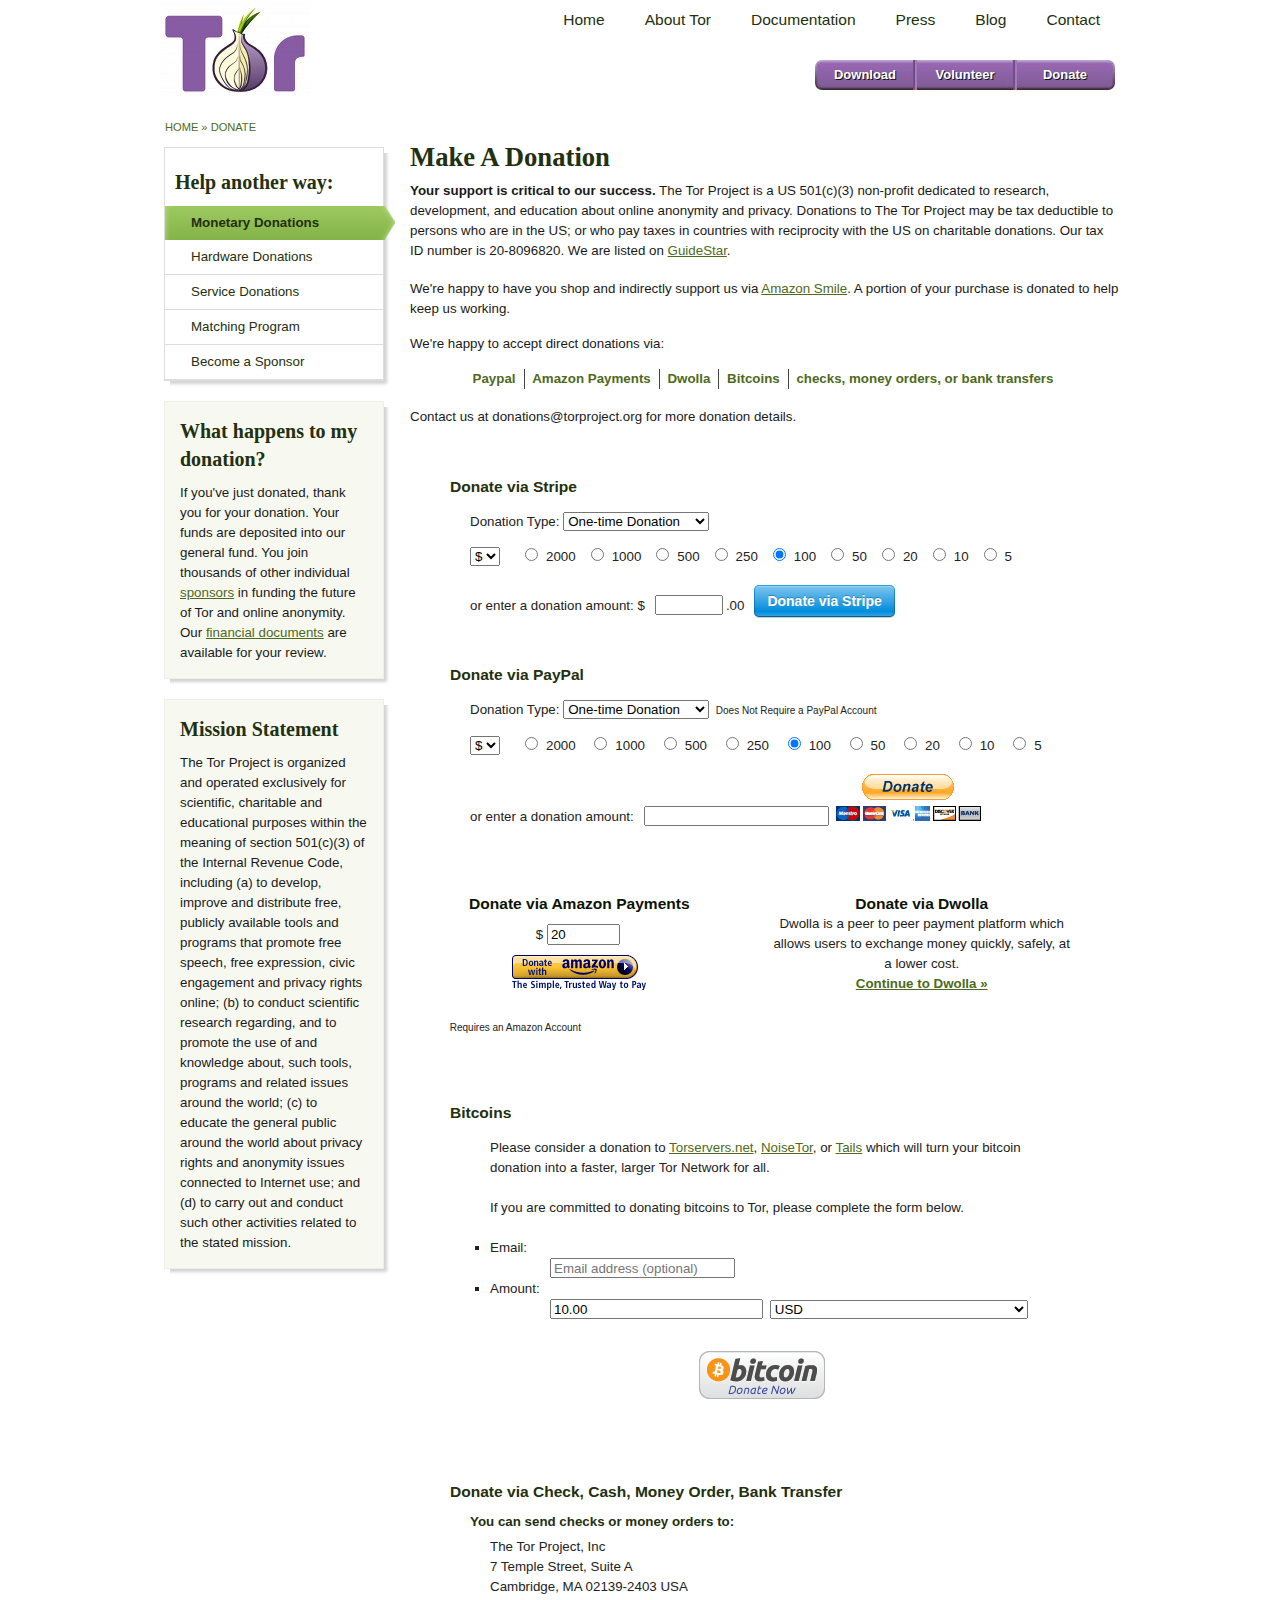
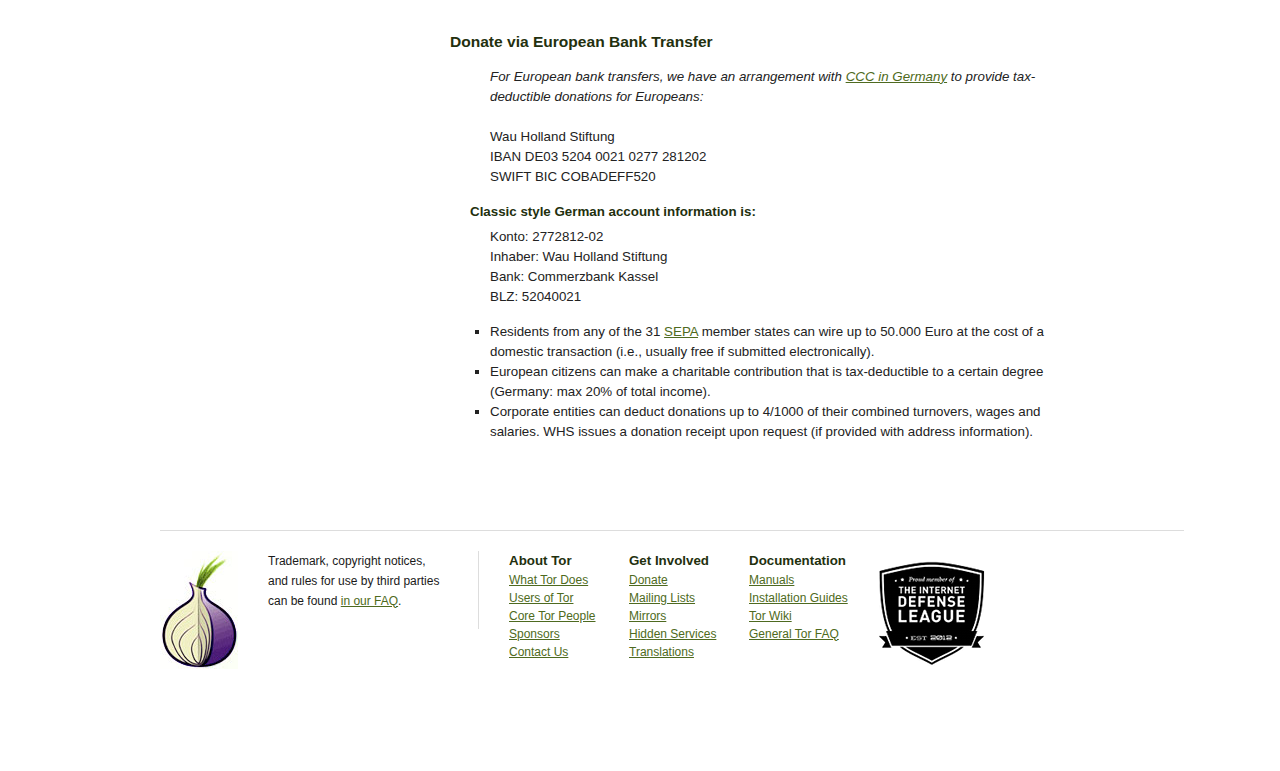
==== index.html @ 007abb57 "added onion graphic to stripe checkout" ====
<!DOCTYPE HTML PUBLIC "-//W3C//DTD HTML 4.01//EN" "http://www.w3.org/TR/html4/strict.dtd">
<html>
<head>
  <title>Tor Project: Donate to Tor</title>
  <link rel="shortcut icon" type="image/x-icon" href="./images/favicon.ico">
  <link rel="stylesheet" type="text/css" href="./css/master.css">
  <!--[if lte IE 8]>
  <link rel="stylesheet" type="text/css" href="./css/ie8-and-down.css">
  <![endif]-->
  <!--[if lte IE 7]>
  <link rel="stylesheet" type="text/css" href="./css/ie7-and-down.css">
  <![endif]-->
  <!--[if IE 6]>
  <link rel="stylesheet" type="text/css" href="./css/ie6.css">
  <![endif]-->
  <meta http-equiv="Content-Type" content="text/html; charset=UTF-8">
  <meta name="author" content="The Tor Project, Inc.">
  <meta name="keywords" content="anonymity online, tor, tor project, censorship circumvention, traffic analysis, anonymous communications research">
  <style>
.dbox.dsmall {
	width: 300px;
	}
.dbox.donate select#t3,
.dbox.donate select#stripeSub {
width: auto;
margin-bottom: 0px;
}
.dbox.donate ul.amounts,
.dbox.donate ul.stripeAmounts {
width: auto;
}
.dbox.donate ul.amounts li,
.dbox.donate ul.stripeAmounts li {
display: inline-block;
margin-left: 15px;
}
button {
float: left;
}
.dbox.donate ul.amounts li label,
.dbox.donate ul.stripeAmounts li label {
padding: 0px 0px 0px 5px;
}
#customButton {
overflow: hidden;
display: inline-block;
visibility: visible !important;
background-image: -webkit-linear-gradient(#28a0e5,#015e94);
background-image: -moz-linear-gradient(#28a0e5,#015e94);
background-image: -ms-linear-gradient(#28a0e5,#015e94);
background-image: -o-linear-gradient(#28a0e5,#015e94);
background-image: -webkit-linear-gradient(#28a0e5,#015e94);
background-image: -moz-linear-gradient(#28a0e5,#015e94);
background-image: -ms-linear-gradient(#28a0e5,#015e94);
background-image: -o-linear-gradient(#28a0e5,#015e94);
background-image: linear-gradient(#28a0e5,#015e94);
-webkit-font-smoothing: antialiased;
border: 0;
padding: 1px;
text-decoration: none;
-webkit-border-radius: 5px;
-moz-border-radius: 5px;
-ms-border-radius: 5px;
-o-border-radius: 5px;
border-radius: 5px;
-webkit-box-shadow: 0 1px 0 rgba(0,0,0,0.2);
-moz-box-shadow: 0 1px 0 rgba(0,0,0,0.2);
-ms-box-shadow: 0 1px 0 rgba(0,0,0,0.2);
-o-box-shadow: 0 1px 0 rgba(0,0,0,0.2);
box-shadow: 0 1px 0 rgba(0,0,0,0.2);
-webkit-touch-callout: none;
-webkit-tap-highlight-color: transparent;
-webkit-user-select: none;
-moz-user-select: none;
-ms-user-select: none;
-o-user-select: none;
user-select: none;
cursor: pointer;
}
#customButton span {
display: block;
position: relative;
padding: 0 12px;
height: 30px;
line-height: 30px;
background: #1275ff;
background-image: -webkit-linear-gradient(#7dc5ee,#008cdd 85%,#30a2e4);
background-image: -moz-linear-gradient(#7dc5ee,#008cdd 85%,#30a2e4);
background-image: -ms-linear-gradient(#7dc5ee,#008cdd 85%,#30a2e4);
background-image: -o-linear-gradient(#7dc5ee,#008cdd 85%,#30a2e4);
background-image: -webkit-linear-gradient(#7dc5ee,#008cdd 85%,#30a2e4);
background-image: -moz-linear-gradient(#7dc5ee,#008cdd 85%,#30a2e4);
background-image: -ms-linear-gradient(#7dc5ee,#008cdd 85%,#30a2e4);
background-image: -o-linear-gradient(#7dc5ee,#008cdd 85%,#30a2e4);
background-image: linear-gradient(#7dc5ee,#008cdd 85%,#30a2e4);
font-size: 14px;
color: #fff;
font-weight: bold;
font-family: "Helvetica Neue",Helvetica,Arial,sans-serif;
text-shadow: 0 -1px 0 rgba(0,0,0,0.25);
-webkit-box-shadow: inset 0 1px 0 rgba(255,255,255,0.25);
-moz-box-shadow: inset 0 1px 0 rgba(255,255,255,0.25);
-ms-box-shadow: inset 0 1px 0 rgba(255,255,255,0.25);
-o-box-shadow: inset 0 1px 0 rgba(255,255,255,0.25);
box-shadow: inset 0 1px 0 rgba(255,255,255,0.25);
-webkit-border-radius: 4px;
-moz-border-radius: 4px;
-ms-border-radius: 4px;
-o-border-radius: 4px;
border-radius: 4px;
}
.stripeTxt {
display: block; min-height: 35px; padding-top: 10px;
}
#stripeTxt {
 width: 60px;
 }
</style>
</head>
<body>
<div id="wrap">
  <div id="header">
    <h1 id="logo"><a href="../index.html.en">Tor</a></h1>
      <div id="nav">
        <ul>
        <li><a href="../index.html.en">Home</a></li>
<li><a href="../about/overview.html.en">About Tor</a></li>
<li><a href="../docs/documentation.html.en">Documentation</a></li>
<li><a href="../press/press.html.en">Press</a></li>
<li><a href="https://blog.torproject.org/blog/">Blog</a></li>
<li><a href="../about/contact.html.en">Contact</a></li>
        </ul>
      </div>
      <!-- END NAV -->
      <div id="calltoaction">
        <ul>
          <li class="donate"><a href="../download/download-easy.html.en">Download</a></li>
<li class="donate"><a href="../getinvolved/volunteer.html.en">Volunteer</a></li>
<li class="donate"><a class="active" href="../donate/donate.html.en">Donate</a></li>
        </ul>
      </div>
      <!-- END CALLTOACTION -->
  </div>
  <!-- END HEADER -->
<div id="content" class="clearfix">
  <div id="breadcrumbs">
    <a href="../index.html.en">Home &raquo; </a>
    <a href="../donate/donate.html.en">Donate</a>
  </div>
<div id="maincol">
  <h1>Make A Donation</h1>
   <p><strong>Your support is critical to our success.</strong> The
   Tor Project is a US 501(c)(3) non-profit dedicated to research,
   development, and education about online anonymity and privacy. Donations
   to The Tor Project may be tax deductible to persons who are in the
   US; or who pay taxes in countries with reciprocity with the US on
   charitable donations. Our tax ID number is 20-8096820. We are listed on
  <a href="http://www2.guidestar.org/organizations/20-8096820/tor-project.aspx">GuideStar</a>.</p>
   <p>We're happy to have you shop and indirectly support us via
<a href="http://smile.amazon.com/ch/20-8096820">Amazon Smile</a>. A
portion of your purchase is donated to help keep us working.</p>
   We're happy to accept direct donations via:</p>
  <ul class="hlist">
    <li><a href="#paypal">Paypal</a></li>
    <li><a href="#amazon">Amazon Payments</a></li>
    <li><a href="#dwolla">Dwolla</a></li>
    <li><a href="#bitcoin">Bitcoins</a></li>
    <li class="last"><a href="#cash">checks, money orders, or bank transfers</a></li>
  </ul>
    <p>Contact us at donations@torproject.org for more donation details.</p>
<!-- BEGIN STRIPE -->
<script type="text/javascript" src="./js/jquery.min.js"></script>
<script src="https://checkout.stripe.com/checkout.js"></script>
<script>
  function stripeVals(){
      var stripeSub = jQuery('option[name="stripeSub"]:selected').val();
      var stripeCur = jQuery('option[name="stripeCur"]:selected').val();
      var stripeSym;
      if( stripeSub != 0 ) {
	  jQuery('.stripeTxt').css('visibility', 'hidden');
	  jQuery('.stripeCur').css('visibility', 'hidden');
	  jQuery('.stripeAmounts').replaceWith('<ul class="stripeAmounts"><li><input type="radio" class="radio" name="stripeAmt" data-stripe="amount" value="Platinum" checked="checked"><label for="Platinum">Platinum</label></li><li><input type="radio" class="radio" name="stripeAmt" data-stripe="amount" value="Gold"><label for="Gold">Gold</label></li><li><input type="radio" class="radio" name="stripeAmt" data-stripe="amount" value="Silver"><label for="Silver">Silver</label></li><li><input type="radio" class="radio" name="stripeAmt" data-stripe="amount" value="Bronze"><label for="Bronze">Bronze</label></li></ul>');
      }else{
	  jQuery('.stripeTxt').css('visibility', 'visible');
	  if (stripeCur == 'USD') {
	    stripeSym = '$';
	  }else if (stripeCur == 'EUR') {
	    stripeSym = '&euro;';
	  }else if (stripeCur == 'GBP') {
	    stripeSym = '&pound;';
	  }else if (stripeCur == 'JPY') {
	    stripeSym = '&yen;';
	  }	
	  jQuery('.stripeTxt').replaceWith('<span class="stripeTxt"><label for="custom">or enter a donation amount: ' + stripeSym + '</label><input type="number" id="stripeTxt" data-stripe="amount" class="amount" name="stripeAmt" min="0" step="5"><label for="custom">.00</label></span>');
	  jQuery('.stripeCur').css('visibility', 'visible');
//	  jQuery('.stripeAmounts').replaceWith('<ul class="stripeAmounts"><li><input type="radio" class="radio" name="stripeAmt" data-stripe="amount" value="2000"><label for="2000">' + stripeSym + ' 2000</label></li><li><input type="radio" class="radio" name="stripeAmt" data-stripe="amount" value="1000"><label for="1000">' + stripeSym + ' 1000</label></li><li><input type="radio" class="radio" name="stripeAmt" data-stripe="amount" value="500"><label for="500">' + stripeSym + ' 500</label></li><li><input type="radio" class="radio" name="stripeAmt" data-stripe="amount" value="250"><label for="250">' + stripeSym + ' 250</label></li><li><input type="radio" class="radio" name="stripeAmt" data-stripe="amount" value="100" checked="checked"><label for="100">' + stripeSym + ' 100</label></li><li><input type="radio" class="radio" name="stripeAmt" data-stripe="amount" value="50"><label for="50">' + stripeSym + ' 50</label></li><li><input type="radio" class="radio" name="stripeAmt" data-stripe="amount" value="20"><label for="20">' + stripeSym + ' 20</label></li><li><input type="radio" class="radio" name="stripeAmt" data-stripe="amount" value="10"><label for="10">' + stripeSym + ' 10</label></li><li><input type="radio" class="radio" name="stripeAmt" data-stripe="amount" value="5"><label for="5">' + stripeSym + ' 5</label></li></ul>');
	  jQuery('.stripeAmounts').replaceWith('<ul class="stripeAmounts"><li><input type="radio" class="radio" name="stripeAmt" data-stripe="amount" value="2000"><label for="2000">2000</label></li><li><input type="radio" class="radio" name="stripeAmt" data-stripe="amount" value="1000"><label for="1000">1000</label></li><li><input type="radio" class="radio" name="stripeAmt" data-stripe="amount" value="500"><label for="500">500</label></li><li><input type="radio" class="radio" name="stripeAmt" data-stripe="amount" value="250"><label for="250">250</label></li><li><input type="radio" class="radio" name="stripeAmt" data-stripe="amount" value="100" checked="checked"><label for="100">100</label></li><li><input type="radio" class="radio" name="stripeAmt" data-stripe="amount" value="50"><label for="50">50</label></li><li><input type="radio" class="radio" name="stripeAmt" data-stripe="amount" value="20"><label for="20">20</label></li><li><input type="radio" class="radio" name="stripeAmt" data-stripe="amount" value="10"><label for="10">10</label></li><li><input type="radio" class="radio" name="stripeAmt" data-stripe="amount" value="5"><label for="5">5</label></li></ul>');
      }
  }
  jQuery(function(){
      jQuery('#stripeSub').change(stripeVals);
      jQuery('.stripeCur').change(stripeVals);
      stripeVals();
  });
</script>
<div class="hundred toptwenty">
	<div class="dbox donate stripe">
    <a name="stripe"></a>
		<h3>Donate via Stripe</h3>

<form action="" method="POST">
    <p class="type">
	<label for="type">Donation Type:</label>
	<select id="stripeSub">
	    <option name="stripeSub" value="0" selected="selected">One-time Donation</option>
	    <option name="stripeSub" value="M">Monthly Subscription</option>
	</select>
    </p>
    <div class="drow">
	<div>
	    <span>
		  <select class="stripeCur">
			<option name="stripeCur" value="USD" selected="selected">$</option>
			<option name="stripeCur" value="EUR">&euro;</option>
			<option name="stripeCur" value="GBP">&pound;</option>
			<option name="stripeCur" value="JPY">&yen;</option>
		  </select>
	    </span>
	    <ul class="stripeAmounts">
	    </ul>
	</div>
	<div><span class="stripeTxt"></span><button id="customButton"><span style="display: block; min-height: 30px;">Donate via Stripe</span></button></div>


    </div>
  

    <script>
	var handler = StripeCheckout.configure({
	    key: '',
	    image: './images/2014-tor-onion-shaded.png',
	    token: function(token) {
	      // Use the token to create the charge with a server-side script.
	      // You can access the token ID with `token.id`
	    }
	});

	document.getElementById('customButton').addEventListener('click', function(e) {
	    var oneTime = 'pk_test_WxkC1Inr9VnMp6FkrfmoukbF';
	    var subPlat = 'pk_test_WxkC1Inr9VnMp6FkrfmoukbF';
	    var subGold = 'pk_test_WxkC1Inr9VnMp6FkrfmoukbF';
	    var subSilv = 'pk_test_WxkC1Inr9VnMp6FkrfmoukbF';
	    var subBron = 'pk_test_WxkC1Inr9VnMp6FkrfmoukbF';
	    var stripeSub = jQuery('option[name="stripeSub"]:selected').val();
	    var stripeTxt = jQuery('#stripeTxt').val();
	    var stripeRad = jQuery('input[name="stripeAmt"]:checked').val();
	    var stripeCur = jQuery('option[name="stripeCur"]:selected').val();
	    var stripeAmt;
	    var stripeName;
	    var stripeDesc;
	    var stripeRem;
	    var stripePan;
	    var stripeKey;
	    if( stripeSub != 0 ) {
		stripeAmt = stripeRad;
		stripeDesc = 'Recurring Donation';
		stripeRem = 'false';
		stripePan = 'Subscribe ' + stripeRad;
		if (stripeRad == 'Platinum') {
		    stripeKey = subPlat;
		}else if (stripeRad == 'Gold'){
		    stripeKey = subGold;
		}else if (stripeRad == 'Silver'){
		    stripeKey = subSilv;
		}else if (stripeRad == 'Bronze'){
		    stripeKey = subBron;
		}
	    } else {
		if( !stripeTxt || stripeTxt == 0) {
		  if ( stripeCur == 'JPY' ) {
		    stripeAmt = stripeRad;
		  }else{
		    stripeAmt = stripeRad * 100;
		  }
		}else{
		  if ( stripeCur == 'JPY' ) {
		    stripeAmt = stripeTxt;
		  }else{
		    stripeAmt = stripeTxt * 100;
		  }
		}
		stripeDesc = 'One-time Donation';
		stripeRem = 'true';
		stripePan = 'Donate {{amount}}';
		stripeKey = oneTime;
	    }      

	    // Open Checkout with further options
	    handler.open({
		key: stripeKey,
		name: 'Donate to Tor',
		description: stripeDesc,
		amount: stripeAmt,
		currency: stripeCur,
		panelLabel: stripePan,
		allowRememberMe: stripeRem
	    });
	    e.preventDefault();
	});
    </script>
</form>
	</div>
  </div>
  <!-- END STRIPE -->
  <!-- BEGIN PAYPAL -->
<script type="text/javascript">
function displayVals() {
      var t3 = jQuery('#t3').val();
      var amount = jQuery('#amount').val();
		var radioVal = jQuery('input[@name="amount"]:checked').val();
      if(t3 != 0){
       if( !amount ) {
		    jQuery('#a3').val(radioVal);
		 }else{
		    jQuery('#a3').val(amount);
		 }
	    jQuery('#p3').val(1);
		 jQuery('#cmd').val('_xclick-subscriptions');
		 jQuery('#item_name').val('Tor Project Membership');
		 jQuery('#ppinfo').replaceWith('<small id="ppinfo">Requires a PayPal Account</small>');
	  }else{
  	  	jQuery('#a3').val(0);
	  	jQuery('#p3').val(0);
		jQuery('#cmd').val('_donations');
   	jQuery('#item_name').val('Donation to the Tor Project');
		jQuery('#ppinfo').replaceWith('<small id="ppinfo">Does Not Require a PayPal Account</small>');
	  }
	  if( !t3 ) {
      jQuery('#cmd').val('_donations');
   	jQuery('#item_name').val('Donation to the Tor Project');
		jQuery('#ppinfo').replaceWith('<small id="ppinfo">Does Not Require a PayPal Account</small>');
     }
}
jQuery(function(){
 	jQuery("input[@name='amount']:checked").change(displayVals);
 	jQuery("#amount").change(displayVals);
 	jQuery("#t3").change(displayVals);
 	displayVals();
});
</script>
  <div class="hundred toptwenty">
	<div class="dbox donate">
    <a name="paypal"></a>
		<h3>Donate via PayPal</h3>
	   <form id="donate" action="https://www.paypal.com/cgi-bin/webscr" method="post">
		  <p class="type">
			<label for="type">Donation Type:</label>
			<select id="t3" name="t3">
			 <option value="0">One-time Donation</option>
			 <option value="M">Monthly Subscription</option>
			</select>
			<small id="ppinfo">Does Not Require a PayPal
Account</small>
		  </p>
	      <div class="drow">
	 		 <div>
	        <span>
		      <select name="currency_code" class="cur">
			    <option value="USD" selected="selected">$</option>
			    <option value="EUR">&euro;</option>
			    <option value="GBP">&pound;</option>
			    <option value="YEN">&yen;</option>
			   </select>
			  </span>
			  <ul class="amounts">
		      <li><input type="radio" class="radio" name="amount" value="2000.00"><label for="2000">2000</label></li>
	  	      <li><input type="radio" class="radio" name="amount" value="1000.00"><label for="1000">1000</label></li>
		      <li><input type="radio" class="radio" name="amount" value="500.00"><label for="500">500</label></li>
		      <li><input type="radio" class="radio" name="amount" value="250.00"><label for="250">250</label></li>
		      <li><input type="radio" class="radio" name="amount" value="100.00" checked="checked"><label for="100">100</label></li>
		      <li><input type="radio" class="radio" name="amount" value="50.00"><label for="50">50</label></li>
		      <li><input type="radio" class="radio" name="amount" value="20.00"><label for="20">20</label></li>
		      <li><input type="radio" class="radio" name="amount" value="10.00"><label for="10">10</label></li>
		      <li><input type="radio" class="radio" name="amount" value="5.00"><label for="5">5</label></li>
		    </ul>
		   </div>
		   <div>
		    <label for="custom">or enter a donation amount:</label><input type="text" id="amount" class="amount" name="amount">
			 <input type="hidden" id="a3" name="a3" value="0">
<!-- <input class="donate-btn" type="submit" name="donate" value="Donate" alt="Subscribe to Tor with PayPal - it's fast, free and secure!"> -->
	       <input type="image" src="./images/paypal-donate-button.gif" name="submit" alt="Subscribe to Tor with PayPal - it's fast, free and secure!">
		   </div>
		     <input type="hidden" id="p3" name="p3" value="1">
		     <input type="hidden" name="sra" value="1">
		     <input type="hidden" name="src" value="1">
		     <input type="hidden" name="no_shipping" value="1">
		     <input type="hidden" name="no_note" value="1">
		     <input type="hidden" id="cmd" name="cmd" value="_donations">
		     <input type="hidden" name="business" value="donations@torproject.org">
		     <input type="hidden" id="item_name" name="item_name" value="Donation to the Tor Project">
		     <input type="hidden" name="return" value="https://www.torproject.org/donate/thankyou">
		     <input type="hidden" name="cancel_return" value="https://www.torproject.org/getinvolved/volunteer">
		  </div>
	 </form>
	</div>
  </div>
<!-- END PAYPAL -->
  <div class="hundred toptwenty">
<!-- BEGIN AMAZON -->
    <a name="amazon"></a>
	 <div class="dbox dsmall">
		<h3>Donate via Amazon Payments</h3>
	    <form action="https://authorize.payments.amazon.com/pba/paypipeline" method="post">
	      <div class="drow toppad">
		    <div>
		     <label for="amazon">&#x24;</label>
		     <input type="text" name="amount" size="6" value="20">
			  <input class="donate-btn" type="image" src="./images/golden_small_donate_withmsg_whitebg.gif">
		    </div>
		    <input type="hidden" name="immediateReturn" value="1">
		    <input type="hidden" name="collectShippingAddress" value="0">
		    <input type="hidden" name="minimumDonationAmount" value="USD 5">
		    <input type="hidden" name="isDonationWidget" value="1">
		    <input type="hidden" name="description" value="Supporting Online Anonymity &amp; Privacy">
		    <input type="hidden" name="amazonPaymentsAccountId" value="XGSROLNTXRNC3N1P4TXKMNK14LN1D6SZUD8SN1">
		    <input type="hidden" name="returnUrl" value="https://www.torproject.org/donate/thankyou.html">
		    <input type="hidden" name="processImmediate" value="1">
		    <input type="hidden" name="cobrandingStyle" value="logo">
		    <input type="hidden" name="abandonUrl" value="https://www.torproject.org/donate/donate.html">
		  </div>
		</form>
		<small>Requires an Amazon Account</small>
	 </div>
<!-- END AMAZON -->
<!-- BEGIN DWOLLA -->
    <a id="dwolla"></a>
    <div class="dbox dsmall dwolla">
      <h3>Donate via Dwolla</h3>
      <p>Dwolla is a peer to peer payment platform which allows users to
exchange money quickly, safely, at a lower cost.</p>
      <p style="text-align:center;"><strong><a
href="https://www.dwolla.com/hub/thetorproject">Continue to Dwolla
&raquo;</a></strong></p>
    </div>
<!-- END DWOLLA -->

<!-- BEGIN BITCOIN -->
   <a id="bitcoin"></a>
   <div class="hundred toptwenty">
    <div class="dbox donate">
    <h3>Bitcoins</h3>
    <p>Please consider a donation to
    <a href="https://www.torservers.net/donate.html">Torservers.net</a>,
    <a href="http://noisetor.net/#bitcoin">NoiseTor</a>,
    or <a href="https://tails.boum.org/contribute/how/donate/#bitcoin">Tails</a>
    which will turn your bitcoin donation into a faster, larger Tor
    Network for all.</p>
  <p>If you are committed to donating bitcoins to Tor, please complete the form below.</p>
  <form id="makeDonation" action="https://bitpay.com/checkout" method="post" onsubmit="return bp.validateMobileCheckoutForm($('#makeDonation'));">
        <input name="action" type="hidden" value="checkout">
        <fieldset class="phone-form well form-horizontal" style="margin-top: 5px;">
          <ul>
            <li id="orderID" class="control-group">
              <label class="control-label" style="width: 40px">Email:</label>
              <div class="controls" style="margin-left: 60px">
                <input name="orderID" type="email" class="input input-xlarge" placeholder="Email address (optional)" maxlength="50" autocapitalize="off" autocorrect="off"><br>
              </div>
            </li>
            <li id="price" class="control-group">
              <label class="control-label" style="width: 40px">Amount:</label>
              <div class="controls" style="margin-left: 60px">
                <input name="price" type="number" class="noscroll" value="10.00" placeholder="Amount" maxlength="10" min="0.01" step="0.01" style="width: 39%">
                <select name="currency" value="" style="width: 49%">
                  <option value="USD" selected="selected">USD</option>
                  <option value="BTC">BTC</option>
                  <option value="EUR">EUR</option>
                  <option value="GBP">GBP</option>
                  <option value="AUD">AUD</option>
                  <option value="BGN">BGN</option>
                  <option value="BRL">BRL</option>
                  <option value="CAD">CAD</option>
                  <option value="CHF">CHF</option>
                  <option value="CNY">CNY</option>
                  <option value="CZK">CZK</option>
                  <option value="DKK">DKK</option>
                  <option value="HKD">HKD</option>
                  <option value="HRK">HRK</option>
                  <option value="HUF">HUF</option>
                  <option value="IDR">IDR</option>
                  <option value="ILS">ILS</option>
                  <option value="INR">INR</option>
                  <option value="JPY">JPY</option>
                  <option value="KRW">KRW</option>
                  <option value="LTL">LTL</option>
                  <option value="LVL">LVL</option>
                  <option value="MXN">MXN</option>
                  <option value="MYR">MYR</option>
                  <option value="NOK">NOK</option>
                  <option value="NZD">NZD</option>
                  <option value="PHP">PHP</option>
                  <option value="PLN">PLN</option>
                  <option value="RON">RON</option>
                  <option value="RUB">RUB</option>
                  <option value="SEK">SEK</option>
                  <option value="SGD">SGD</option>
                  <option value="THB">THB</option>
                  <option value="TRY">TRY</option>
                  <option value="ZAR">ZAR</option>
                </select>
              </div>
            </li>
          </ul>
          <br>
          <input type="hidden" name="data" value="iH+sCoKQo5J52hkEzWcMi8+PRt78/[base64]">
          <div style="margin: auto; width: 100%; text-align: center">
            <input name="submit" src="./images/bitpay-donate-md.png" type="image" style="width: auto" alt="BitPay" border="0">
          </div>
        </fieldset>
      </form>
    </div>
   </div>
<!-- END BITCOIN -->
   </div>
<!-- BEGIN CHECK -->
   <a id="cash"></a>
   <div class="hundred toptwenty">
     <div class="dbox donate">
       <h3>Donate via Check, Cash, Money Order, Bank Transfer</h3>
       <h4>You can send checks or money orders to:</h4>
	    <p>The Tor Project, Inc<br>
        7 Temple Street, Suite A<br>
        Cambridge, MA 02139-2403 USA</p>
<!-- END CHECK -->
<!-- BEGIN TRANSFER -->
    	<h3 style="margin-top:20px;">Donate via European Bank Transfer</h3>
	<p><em>For European bank transfers, we have an arrangement with
        <a href="http://www.ccc.de/">CCC in Germany</a> to provide
        tax-deductible donations for Europeans:</em></p>
        <p>Wau Holland Stiftung<br>
        IBAN DE03 5204 0021 0277 281202<br>
        SWIFT BIC COBADEFF520</p>
        <h4>Classic style German account information is:</h4>
        <p>Konto: 2772812-02<br>
        Inhaber: Wau Holland Stiftung<br>
        Bank: Commerzbank Kassel<br>
        BLZ: 52040021</p>
        <ul>
          <li>Residents from any of the 31 <a
          href="http://en.wikipedia.org/wiki/Single_Euro_Payments_Area">SEPA</a>
          member states can wire up to 50.000 Euro at the cost of
          a domestic transaction (i.e., usually free if submitted
          electronically).</li>
          <li>European citizens can make a charitable contribution that
          is tax-deductible to a certain degree (Germany: max 20% of total income).
          </li>
          <li>Corporate entities can deduct donations up to 4/1000 of
          their combined turnovers, wages and salaries. WHS issues
          a donation receipt upon request (if provided with address
          information).</li>
        </ul>
     </div>
   </div>
<!-- END TRANSFER -->
<!-- END MAINCOL -->
</div>
  <div id="sidecol">
<div class="img-shadow">
  <div id="sidenav">
    <h2>Help another way:</h2>
    <ul>
<li class="active"><a class="active" href="../donate/donate.html.en">Monetary Donations</a></li>
<li><a href="../donate/donate-hardware.html.en">Hardware Donations</a></li>
<li><a href="../donate/donate-service.html.en">Service Donations</a></li>
<li><a href="../donate/matching-program.html.en">Matching Program</a></li>
<li><a href="../donate/become-sponsor.html.en">Become a Sponsor</a></li>
</ul>
  </div>
  <!-- END SIDENAV -->
</div>
<!-- END IMG-SHADOW -->
<div class="img-shadow">
  <div class="important-infoblock">
    <h2>What happens to my donation?</h2>
    <p>If you've just donated, thank you for your donation. Your funds
    are deposited into our general fund. You join thousands of other
    individual <a href="../about/sponsors.html.en">sponsors</a> in funding
    the future of Tor and online anonymity. </p>
    <p>Our <a href="../about/financials.html.en">financial documents</a>
    are available for your review.</p>
  </div>
</div>
<div class="img-shadow">
  <div class="important-infoblock">
    <h2>Mission Statement</h2>
    <p>The Tor Project is organized and operated exclusively for
    scientific, charitable and educational purposes within the meaning
    of section 501(c)(3) of the Internal Revenue Code, including (a)
    to develop, improve and distribute free, publicly available tools
    and programs that promote free speech, free expression, civic
    engagement and privacy rights online; (b) to conduct scientific
    research regarding, and to promote the use of and knowledge about,
    such tools, programs and related issues around the world; (c) to
    educate the general public around the world about privacy rights
    and anonymity issues connected to Internet use; and (d) to carry out
    and conduct such other activities related to the stated mission.</p>
  </div>
</div>
<!-- END INFOBLOCK -->
  </div>
  <!-- END SIDECOL -->
<!-- END CONTENT -->
</div>
    <div id="footer">
    	<div class="onion"><img src="./images/onion.jpg" alt="Tor" width="78" height="118"></div>
      <div class="about">
    <p>Trademark, copyright notices, and rules for use by third parties can be found
    <a href="../docs/trademark-faq.html.en">in our FAQ</a>.</p>
<!--
        Last modified: Sun 20 Apr 2014 21:00:11 -0500
        Last compiled: Fri Sep 12 2014 16:41:00 -0500
-->
      </div>
      <!-- END ABOUT -->
      <div class="col first">
      	<h4>About Tor</h4>
        <ul>
          <li><a href="../about/overview.html.en">What Tor Does</a></li>
          <li><a href="../about/torusers.html.en">Users of Tor</a></li>
          <li><a href="../about/corepeople.html.en">Core Tor People</a></li>
          <li><a href="../about/sponsors.html.en">Sponsors</a></li>
          <li><a href="../about/contact.html.en">Contact Us</a></li>
        </ul>
      </div>
      <!-- END COL -->
      <div class="col">
      	<h4>Get Involved</h4>
        <ul>
          <li><a href="../donate/donate.html.en">Donate</a></li>
          <li><a href="../docs/documentation.html.en#MailingLists">Mailing Lists</a></li>
          <li><a href="../getinvolved/mirrors.html.en">Mirrors</a></li>
          <li><a href="../docs/hidden-services.html.en">Hidden Services</a></li>
          <li><a href="../getinvolved/translation.html.en">Translations</a></li>
        </ul>
      </div>
      <!-- END COL -->
      <div class="col">
      	<h4>Documentation</h4>
        <ul>
          <li><a href="../docs/tor-manual.html.en">Manuals</a></li>
          <li><a href="../docs/documentation.html.en">Installation Guides</a></li>
          <li><a href="https://trac.torproject.org/projects/tor/wiki/">Tor Wiki</a></li>
          <li><a href="../docs/faq.html.en">General Tor FAQ</a></li>
        </ul>
      </div>
        <div class="col">
        <a href="http://internetdefenseleague.org/"><img src="./images/InternetDefenseLeague-footer-badge.png" alt="Internet Defense League" width="125" height="125"></a>
        </div>
      <!-- END COL -->
    </div>
    <!-- END FOOTER -->
  </div>
  <!-- END WRAP -->
</body>
</html>
---- css/master.css ----
@charset "UTF-8";
@import "reset.css";
@import "layout.css";
@import "typography.css";
---- css/ie8-and-down.css ----
@charset "UTF-8";
/* IE8 and down */


#calltoaction ul li:first-child a:link,
#calltoaction ul li:first-child a:visited {
   background: url(../images/cta-buttons.jpg) top center no-repeat;
	}
	
#calltoaction ul li:hover:first-child a {
   background: url(../images/cta-buttons.jpg) bottom center no-repeat #ff9800;
	}
---- css/ie7-and-down.css ----
@charset "UTF-8";
/* IE7 and Lower */


#nav { margin: 0; display: block; }
#nav ul li a:link,
#nav ul li a:visited {
	display: inline;
	height: 50px;
}

h1.headline { padding: 5px 0 10px; }
p.desc { margin: -10px 0 10px; }

#download a:link,
#download a:visited {
	margin: -14px 0 0;
}

	#sidenav ul li ul {
		display: inline-block;
	}

	#sidenav ul li.active,
	#sidenav ul li.active-longtitle {
		background: none;
		width: 100%;
		border-bottom: 1px solid #ddd;
	}

#calltoaction ul li:first-child a:link,
#calltoaction ul li:first-child a:visited {
   background: url(../images/cta-buttons.jpg) top center no-repeat;
	}
	
#calltoaction ul li:hover:first-child a {
   background: url(../images/cta-buttons.jpg) bottom center no-repeat #ff9800;
	}

.hlist {
	text-align: center;
	display: block;
	width: 100%;
	padding: 0px 0px;
	list-style: none;
	margin: 0px 0px 18px 0px;
	}

	.hlist li {
		width: auto;
		display: inline;
		float: left;
		border-right: 1px solid #444444;
		margin-left: -4px;
		}
	
	.hlist li.last {
		border-right: 0px solid #444444;
		}

	.hlist a {
		display: block;
		top: 0px;
		right: 0px;
		bottom: 0px;
		left: 0px;
		text-decoration: none;
		font-weight: bold;
		padding: 0px 8px;
		}
	
.dbox.donate ul.amounts li {
	list-style-type: none;
	display: inline;
	float: left;
	margin-left: 20px;
	}

 .donate-btn {
	width: 122px;
	font-size: 0;
	color: transparent;
 } 
	
.dbox.dl {
	margin: 0px 0px 20px 0px;
	}

.dbox.dsmall {
	display: inline;
	float: left;
	}

	.dbox.dsmall small {
		position: static;
		display: inline;
		float: none;
		}

.focus .continue { padding-bottom: 20px; }

table h2 { margin-bottom: -4px; padding-bottom: 0;}

.desc {
  width: 420px;
  }

/*#footer .signup {
	width: 82px;
	font-size: 0;
	color: #fff;
	text-align: right;
}

#footer .go {
	width: 20px;
	font-size: 0;
	color: #fff;
	text-align: right;
}*/
---- css/ie6.css ----
@charset "UTF-8";
/* IE6 Only*/

html * {
padding: 0;
margin: 0;
border: 0;
}

#maincol-left, #maincol { width: 690px; }
#sidecol-right, #sidecol { width: 210px; }
#home #maincol { width: 600px; }
#home #sidecol { width: 290px; }

#calltoaction {
	width: 300px;
}

#calltoaction ul {
	width: 300px;
	}

#calltoaction ul li {
	padding: 0;
	margin: 0px;
	width: 100px;
	}

#calltoaction ul li a {
	margin: 0;
	width: 100px;
	}
	
#banner ul li { list-style: url(../images/white-bullet.gif) outside; }

#sidenav ul li {
		display: inline-block;
	}

.img-shadow .custom-infoblock { width: 412px; }

#footer .newsletter input.textfield { border: 1px solid #ddd; }

#home-our-projects {
  margin-top: 25px;
}

#download a .download-tor {
  background: url(../images/button-download-arrow.gif) right center no-repeat;
}

#download a:link,
#download a:visited {
  background: url(../images/button-download.gif) left top no-repeat;
}
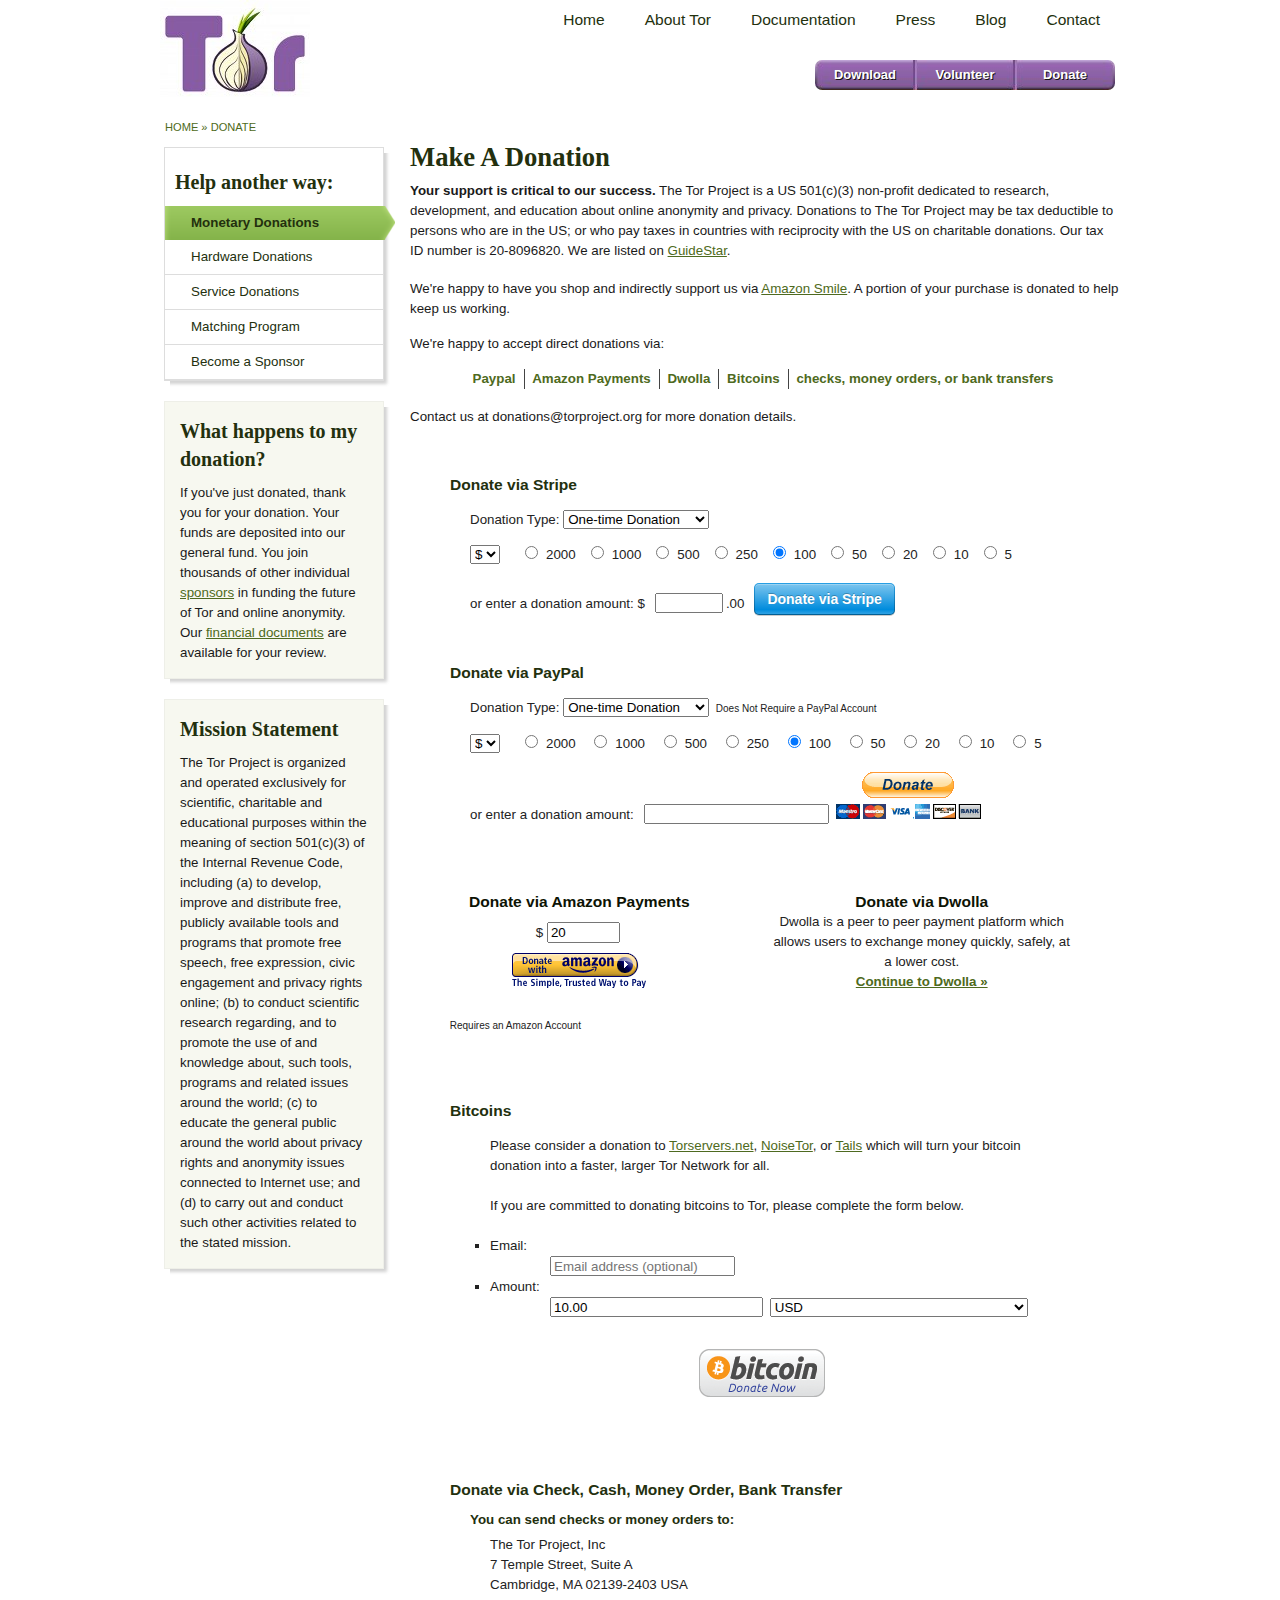
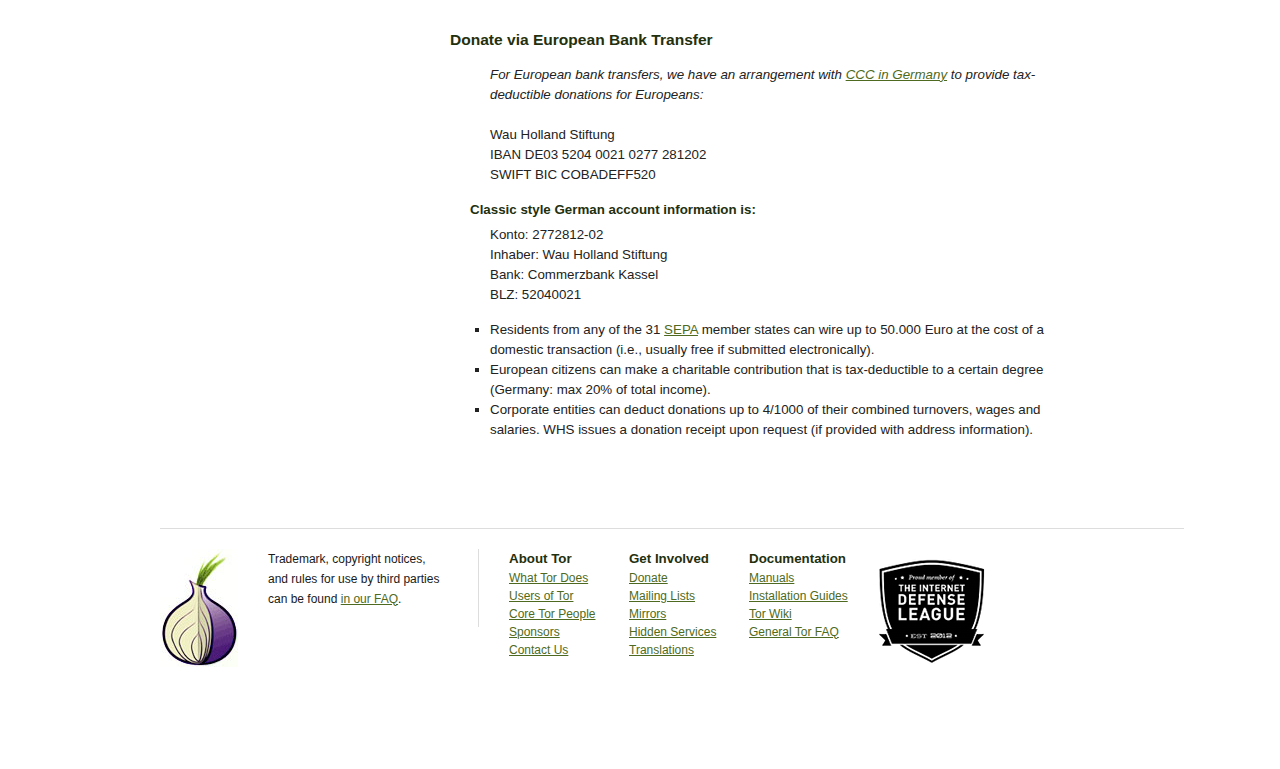
==== commit 80bc4450: "stripe is now hidden by default unless js is present, updated onion graphic" ====
--- a/index.html
+++ b/index.html
@@ -115,6 +115,9 @@
 #stripeTxt {
  width: 60px;
  }
+.stripe {
+display: none;
+}
 </style>
 </head>
 <body>
@@ -176,6 +179,7 @@
       var stripeSub = jQuery('option[name="stripeSub"]:selected').val();
       var stripeCur = jQuery('option[name="stripeCur"]:selected').val();
       var stripeSym;
+      jQuery('.stripe').css('display', 'initial');
       if( stripeSub != 0 ) {
 	  jQuery('.stripeTxt').css('visibility', 'hidden');
 	  jQuery('.stripeCur').css('visibility', 'hidden');
@@ -203,8 +207,8 @@
       stripeVals();
   });
 </script>
-<div class="hundred toptwenty">
-	<div class="dbox donate stripe">
+<div class="hundred toptwenty stripe">
+	<div class="dbox donate">
     <a name="stripe"></a>
 		<h3>Donate via Stripe</h3>
 
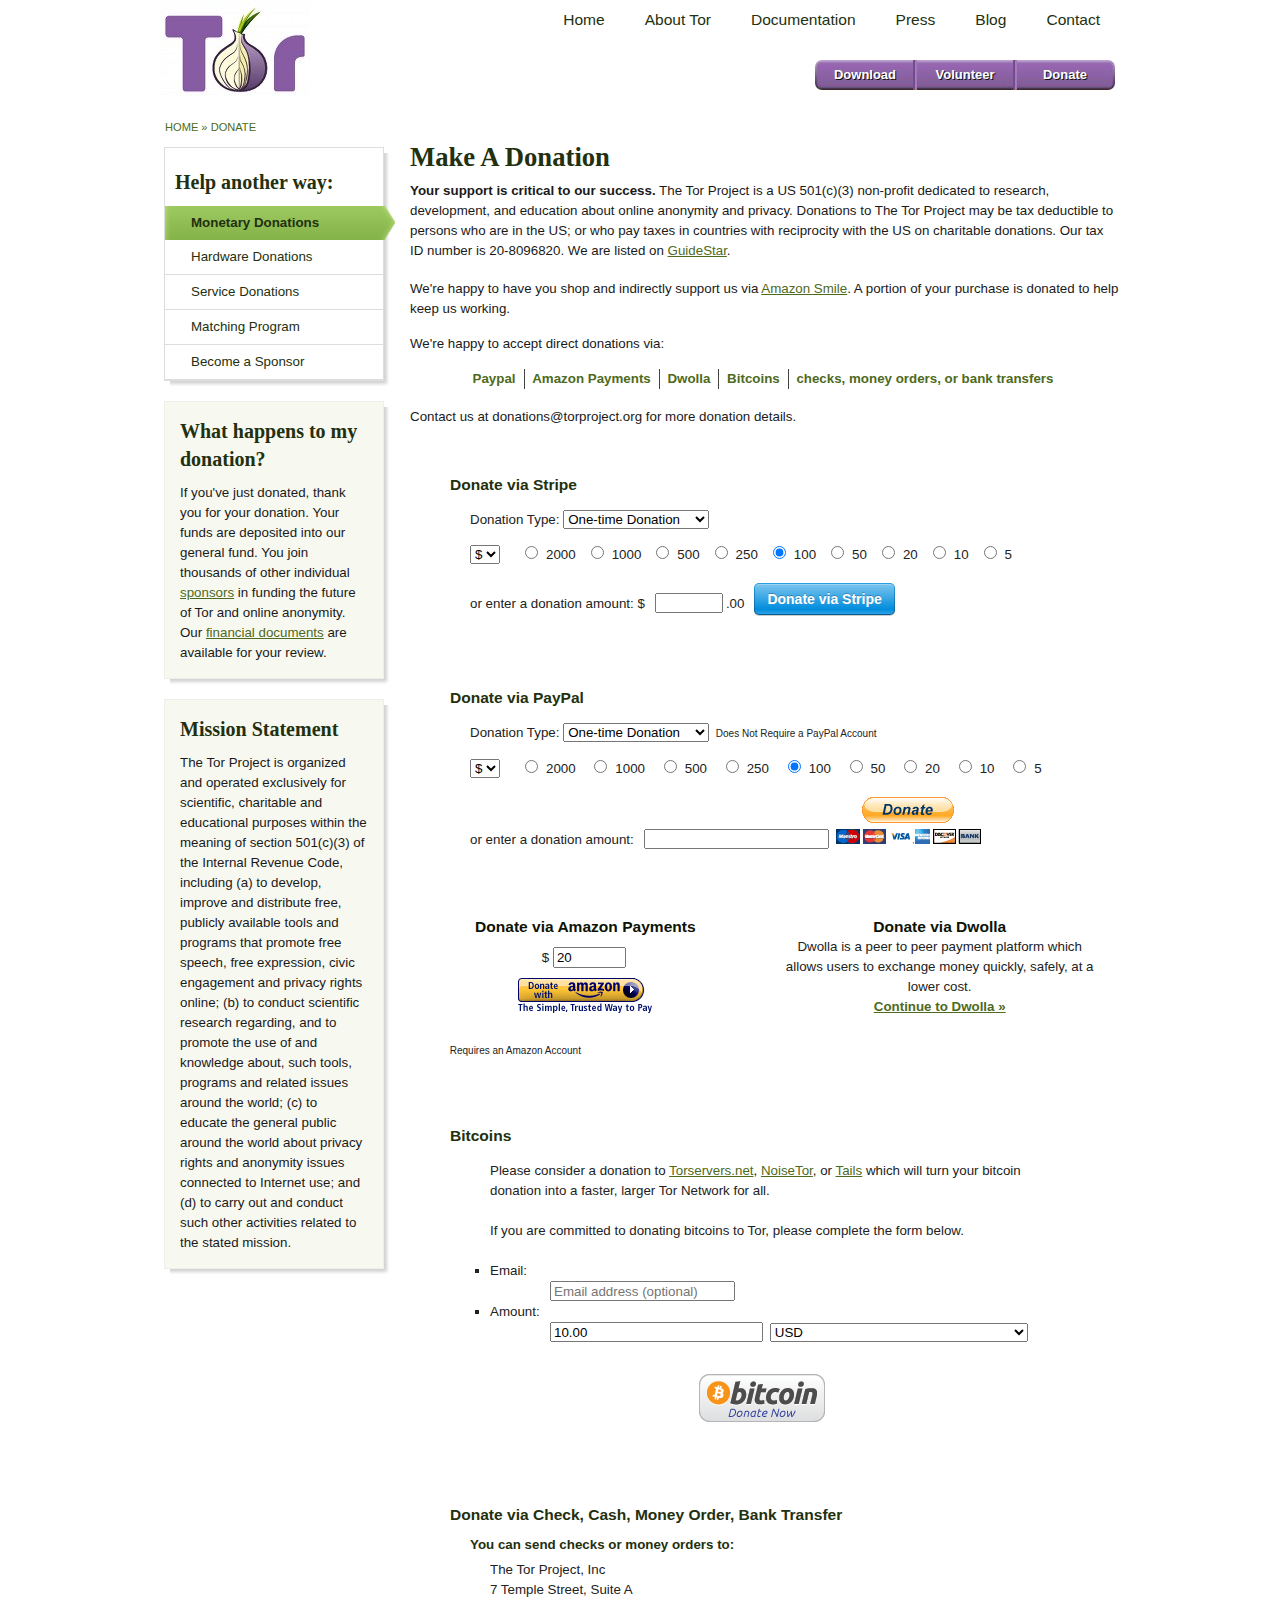
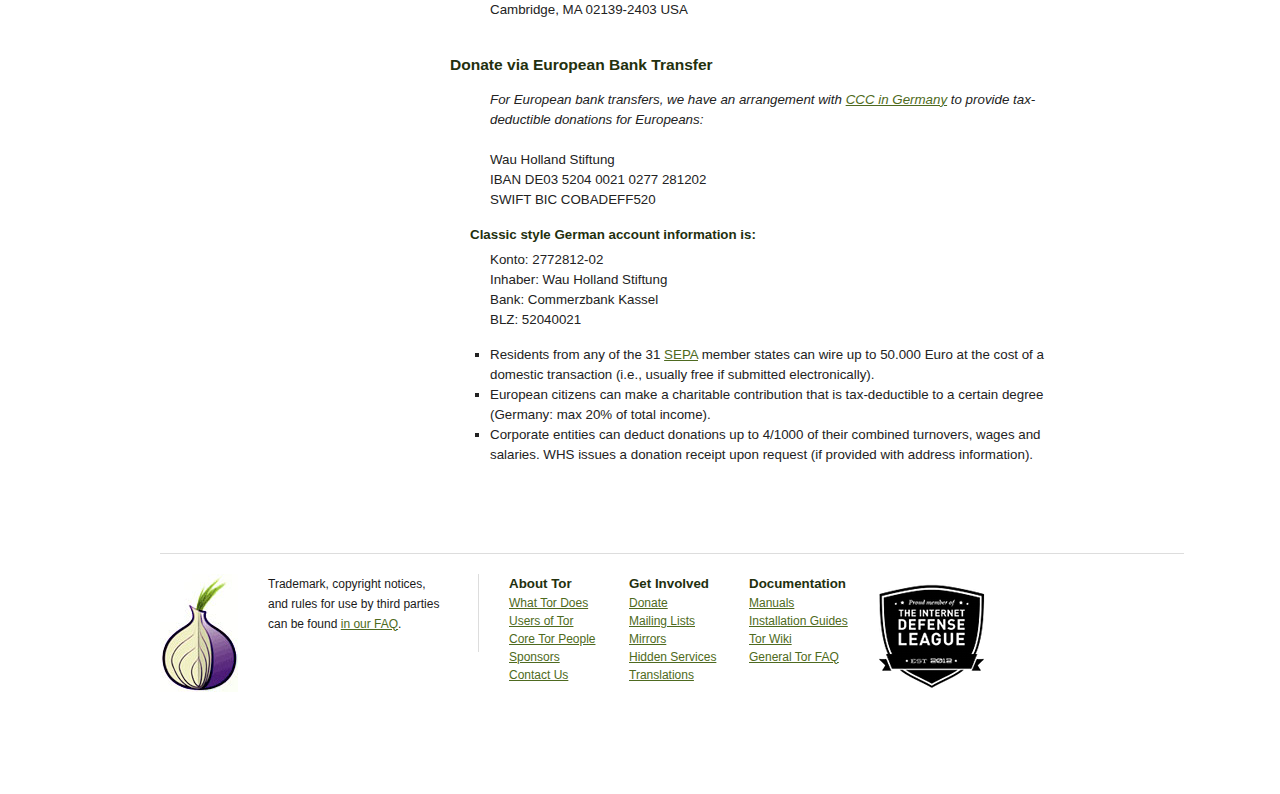
==== commit 021cb76c: "Added no js message corrected amazon/dwolla alignment" ====
--- a/index.html
+++ b/index.html
@@ -18,7 +18,8 @@
   <meta name="keywords" content="anonymity online, tor, tor project, censorship circumvention, traffic analysis, anonymous communications research">
   <style>
 .dbox.dsmall {
-	width: 300px;
+	width: 312px;
+/* border: 1px solid #DDD; */
 	}
 .dbox.donate select#t3,
 .dbox.donate select#stripeSub {
@@ -118,6 +119,13 @@
 .stripe {
 display: none;
 }
+.dbox.donate {
+/* border: 1px solid #DDD; */ 
+}
+.stripe div.dbox.donate {
+/* padding:30px 30px 65px; */
+padding:30px 30px 55px;
+}
 </style>
 </head>
 <body>
@@ -171,6 +179,7 @@
     <li class="last"><a href="#cash">checks, money orders, or bank transfers</a></li>
   </ul>
     <p>Contact us at donations@torproject.org for more donation details.</p>
+
 <!-- BEGIN STRIPE -->
 <script type="text/javascript" src="./js/jquery.min.js"></script>
 <script src="https://checkout.stripe.com/checkout.js"></script>
@@ -180,6 +189,7 @@
       var stripeCur = jQuery('option[name="stripeCur"]:selected').val();
       var stripeSym;
       jQuery('.stripe').css('display', 'initial');
+      jQuery('.noscript').css('display', 'none');
       if( stripeSub != 0 ) {
 	  jQuery('.stripeTxt').css('visibility', 'hidden');
 	  jQuery('.stripeCur').css('visibility', 'hidden');
@@ -447,7 +457,11 @@
 &raquo;</a></strong></p>
     </div>
 <!-- END DWOLLA -->
-
+<div class="hundred toptwenty noscript">
+	<div class="dbox donate" style="text-align:center;padding:10px 30px;border:1px solid #DDD;">
+	<p style="padding:0px;color:#888;"><em>Enable javascript to donate via <strong>Stripe</strong></em></p>
+	</div>
+</div>
 <!-- BEGIN BITCOIN -->
    <a id="bitcoin"></a>
    <div class="hundred toptwenty">
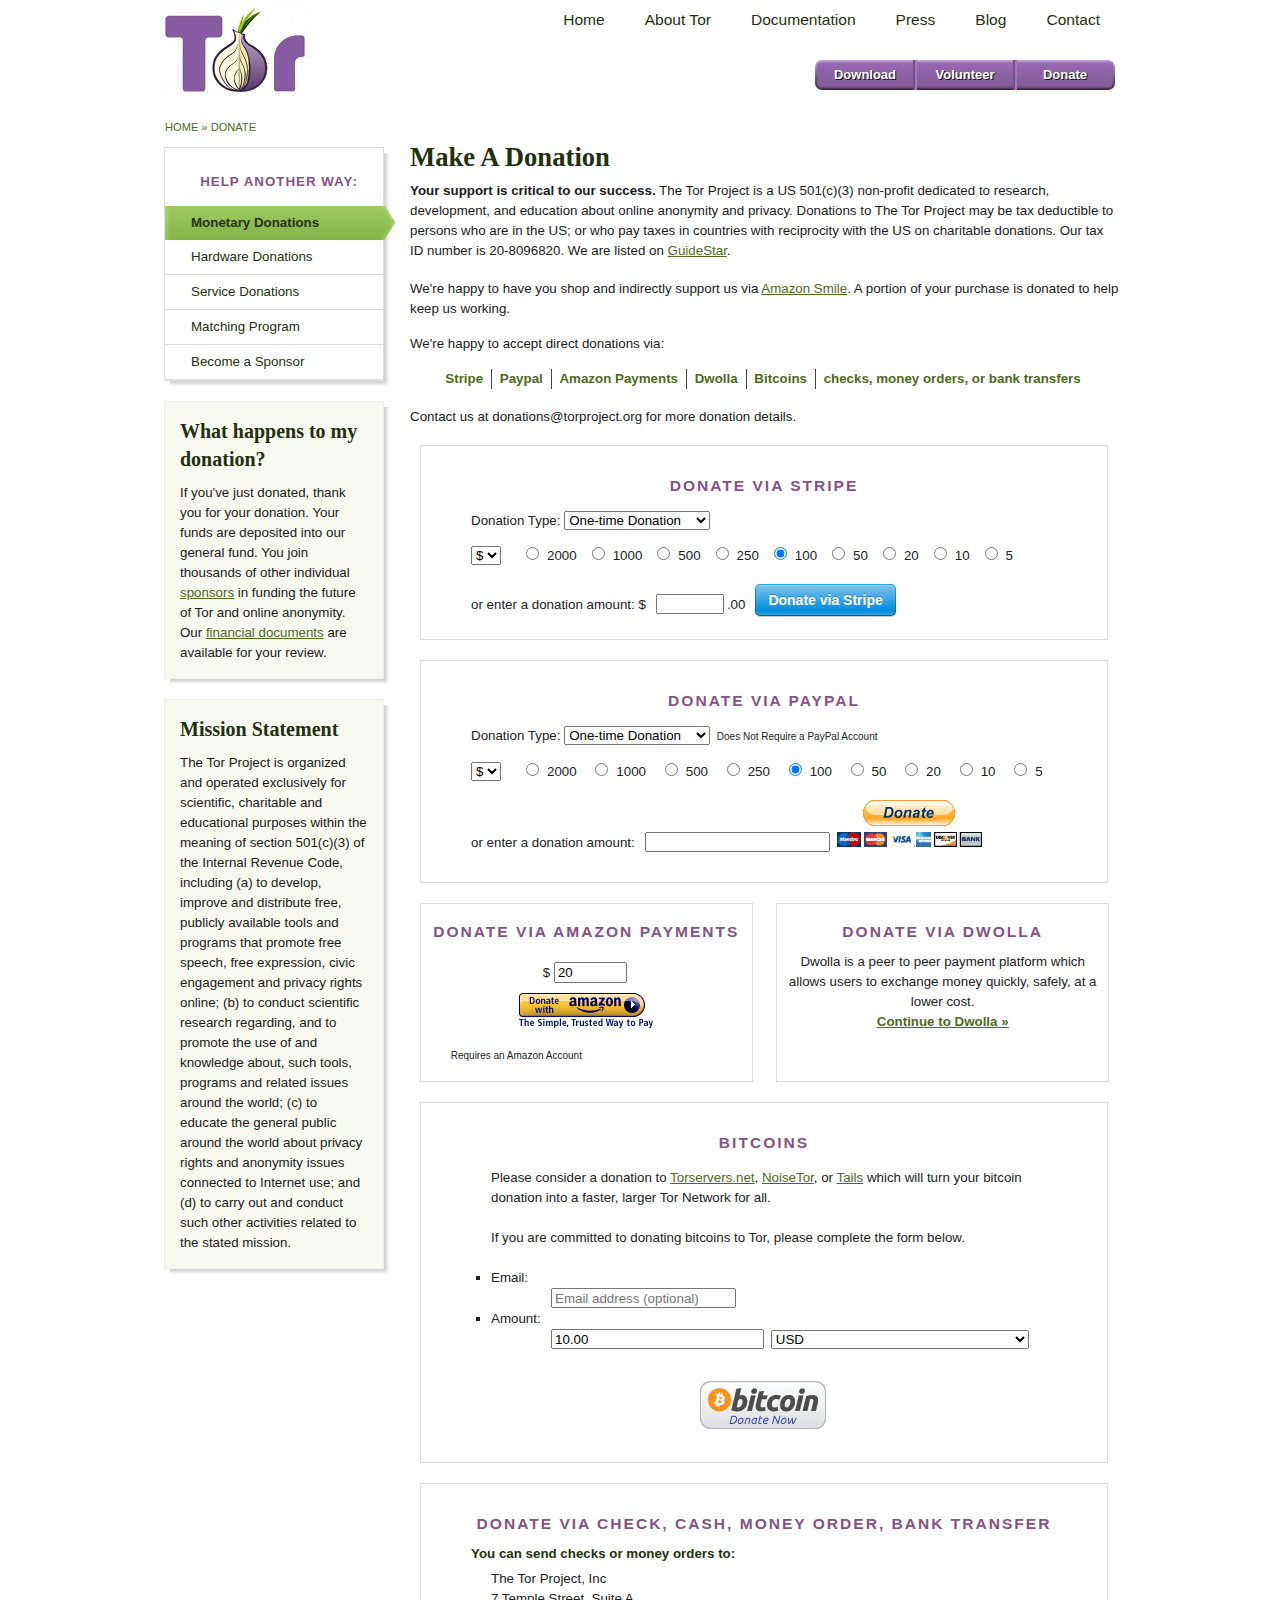
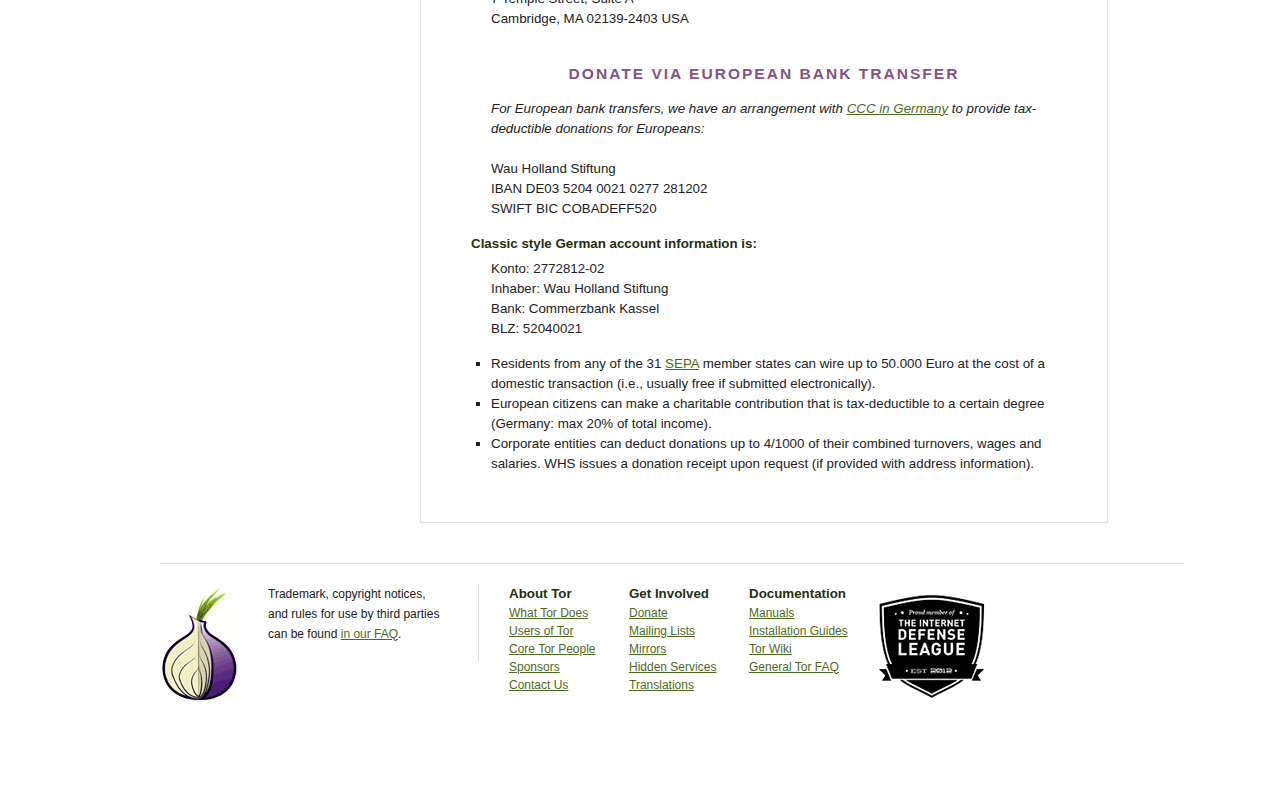
==== commit 8e35e13f: "added stripe to nav" ====
--- a/index.html
+++ b/index.html
@@ -172,6 +172,7 @@
 portion of your purchase is donated to help keep us working.</p>
    We're happy to accept direct donations via:</p>
   <ul class="hlist">
+    <li><a href="#stripe">Stripe</a></li>
     <li><a href="#paypal">Paypal</a></li>
     <li><a href="#amazon">Amazon Payments</a></li>
     <li><a href="#dwolla">Dwolla</a></li>
@@ -217,9 +218,9 @@
       stripeVals();
   });
 </script>
+    <a id="stripe"></a>
 <div class="hundred toptwenty stripe">
 	<div class="dbox donate">
-    <a name="stripe"></a>
 		<h3>Donate via Stripe</h3>
 
 <form action="" method="POST">
@@ -419,7 +420,13 @@
 	</div>
   </div>
 <!-- END PAYPAL -->
-  <div class="hundred toptwenty">
+<div class="hundred toptwenty noscript">
+    <a id="stripe"></a>
+	<div class="dbox donate" style="text-align:center;padding:10px 30px;border:1px solid #DDD;">
+	<p style="padding:0px;color:#845384;"><em>Enable javascript to donate via <strong>Stripe</strong></em></p>
+	</div>
+</div>
+<div class="hundred toptwenty">
 <!-- BEGIN AMAZON -->
     <a name="amazon"></a>
 	 <div class="dbox dsmall">
@@ -457,11 +464,6 @@
 &raquo;</a></strong></p>
     </div>
 <!-- END DWOLLA -->
-<div class="hundred toptwenty noscript">
-	<div class="dbox donate" style="text-align:center;padding:10px 30px;border:1px solid #DDD;">
-	<p style="padding:0px;color:#888;"><em>Enable javascript to donate via <strong>Stripe</strong></em></p>
-	</div>
-</div>
 <!-- BEGIN BITCOIN -->
    <a id="bitcoin"></a>
    <div class="hundred toptwenty">
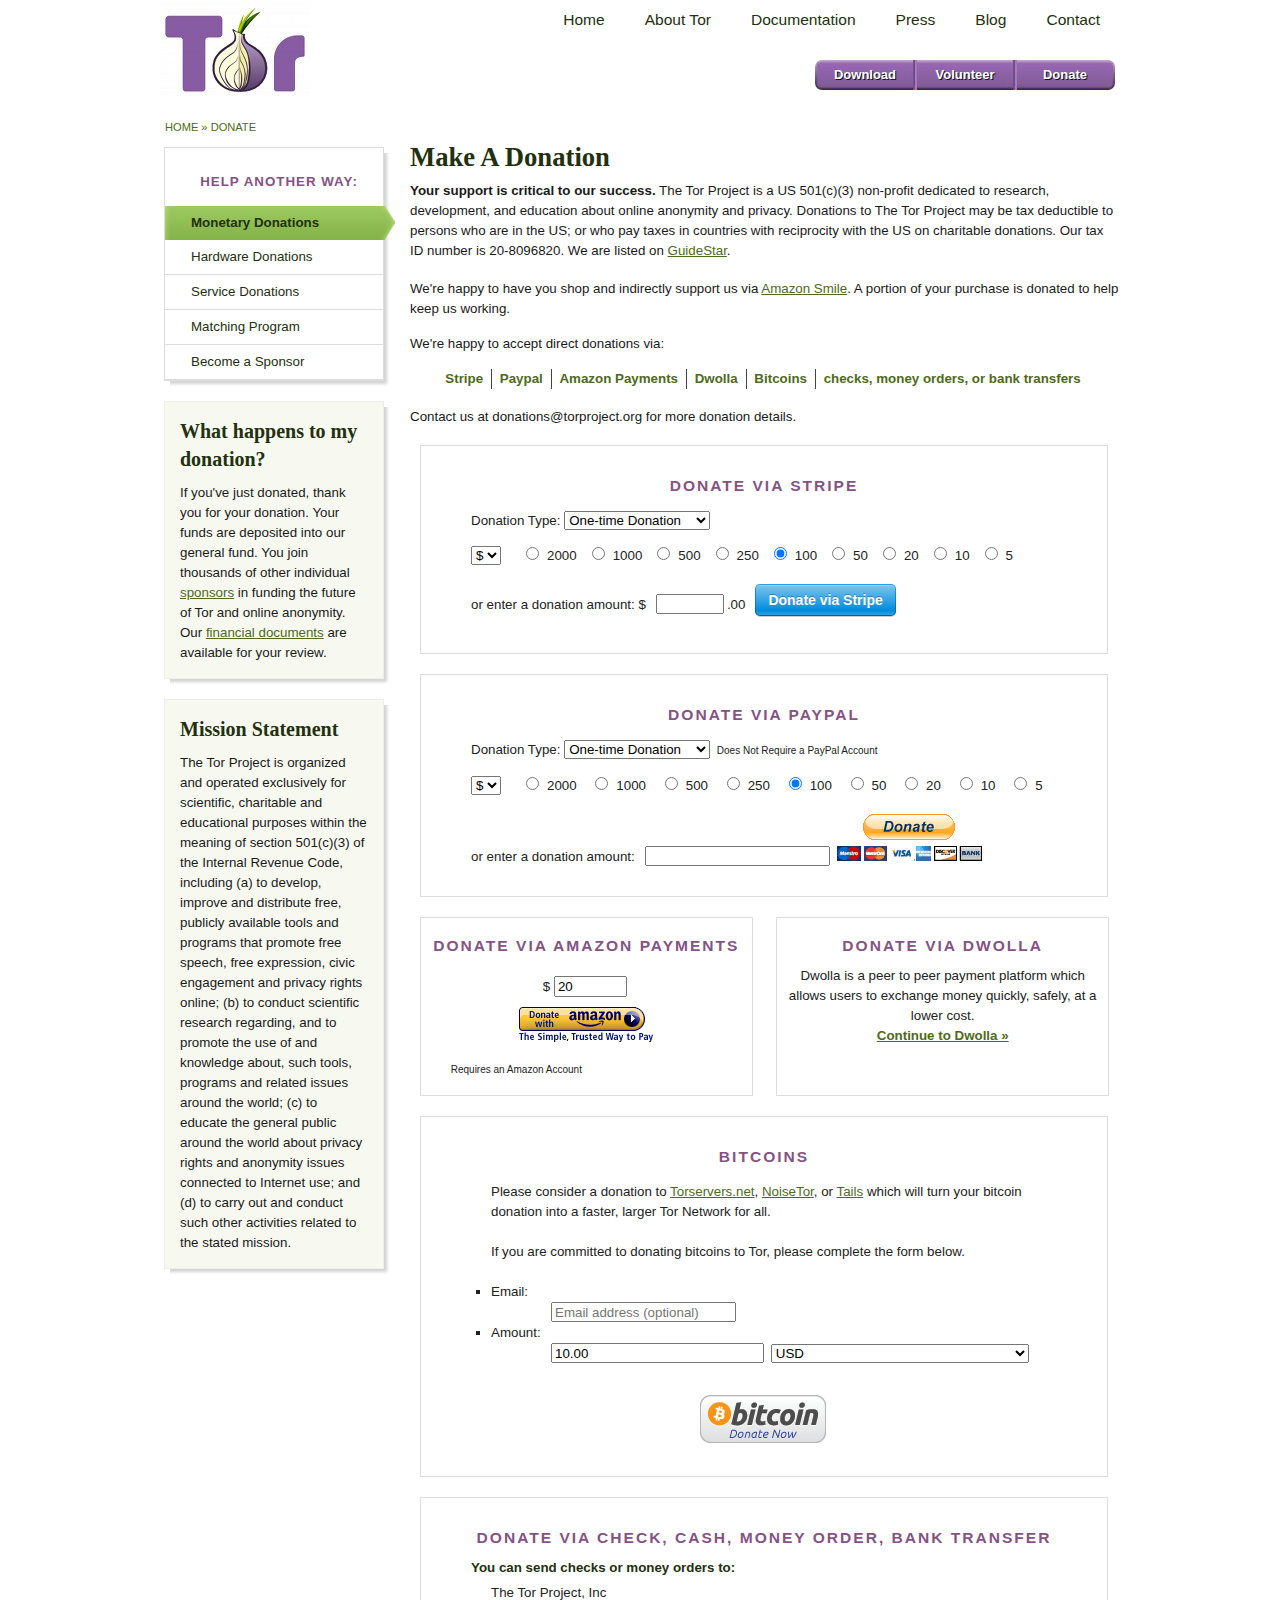
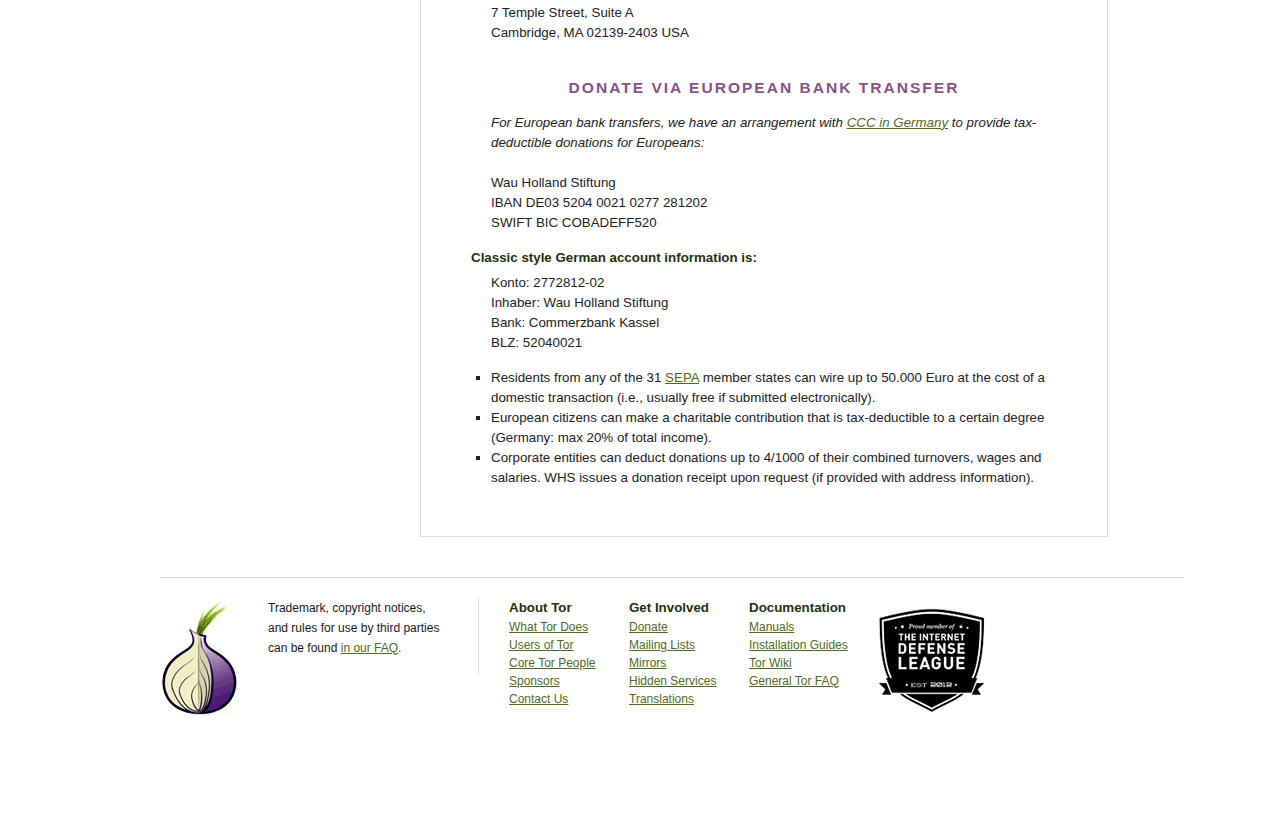
==== commit 2e7f0a6e: "corrected stripe bottom spacing" ====
--- a/index.html
+++ b/index.html
@@ -124,7 +124,7 @@
 }
 .stripe div.dbox.donate {
 /* padding:30px 30px 65px; */
-padding:30px 30px 55px;
+padding:30px 30px 69px;
 }
 </style>
 </head>
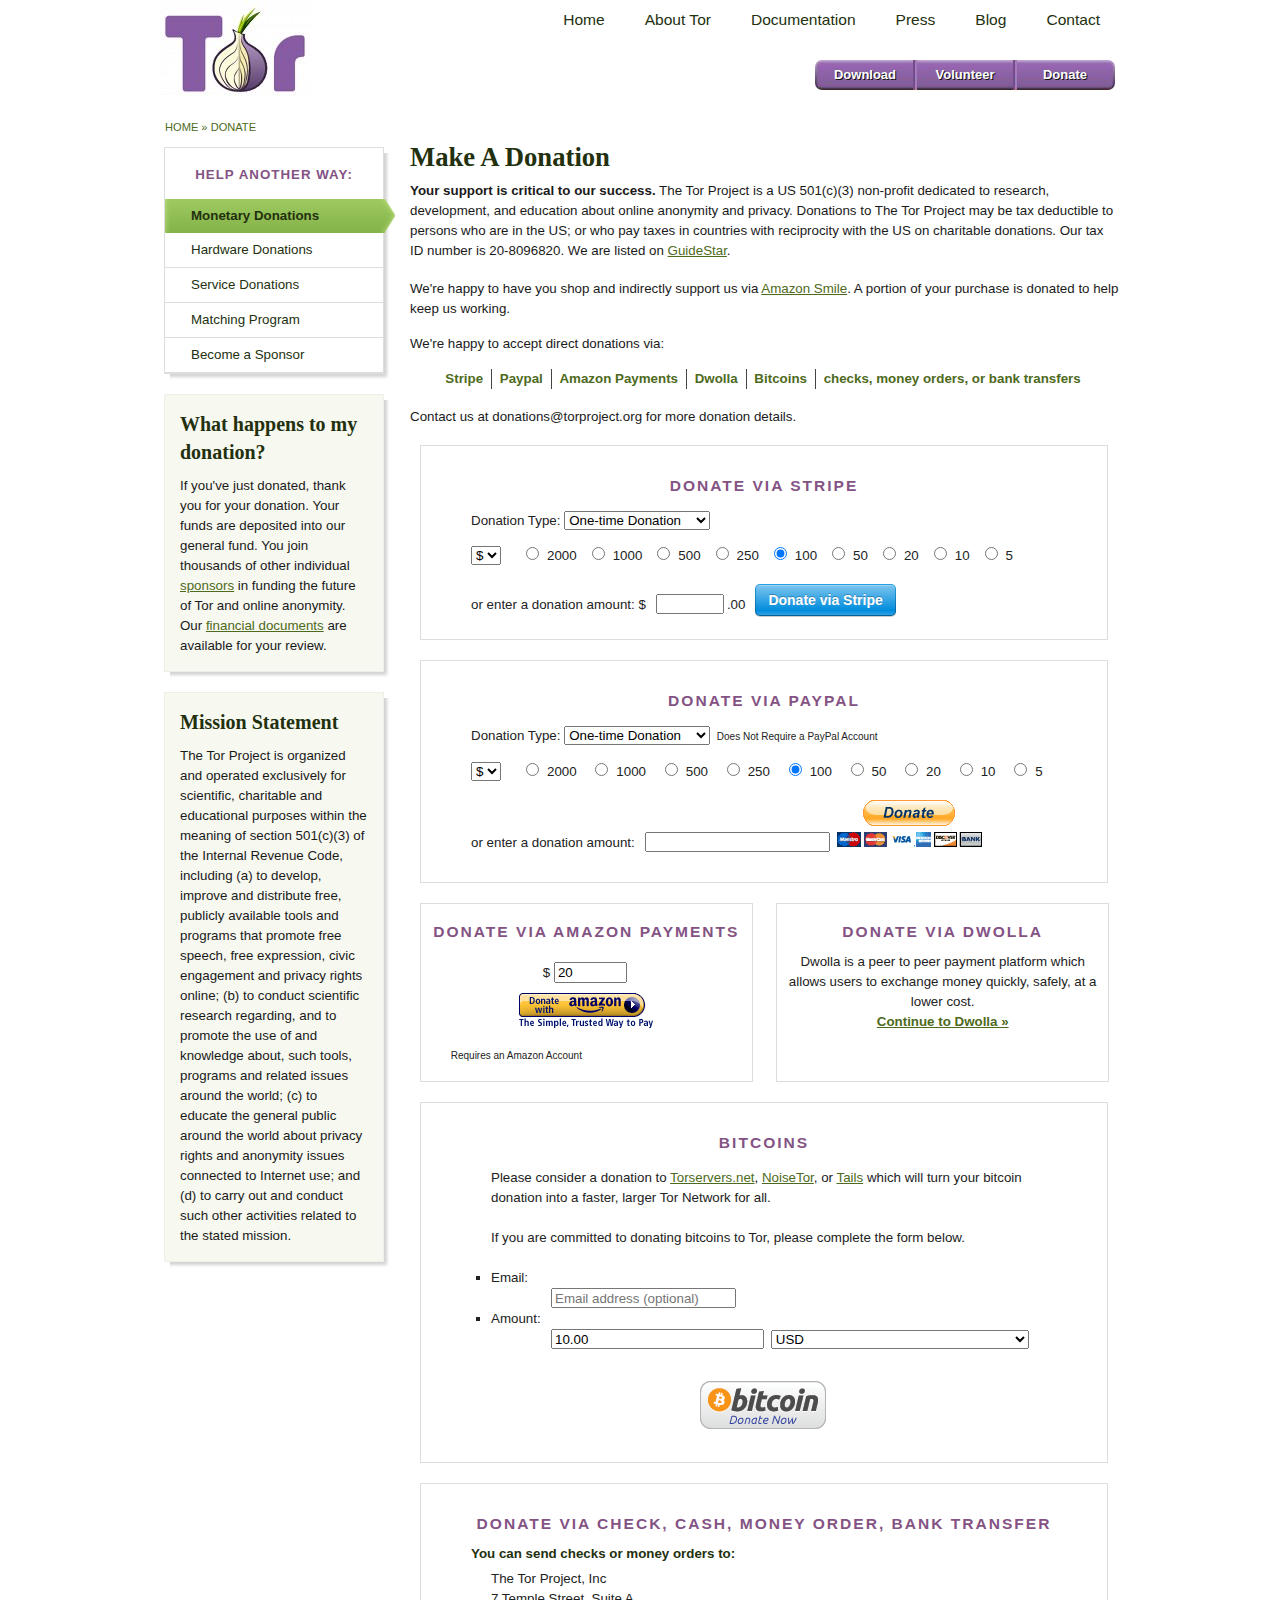
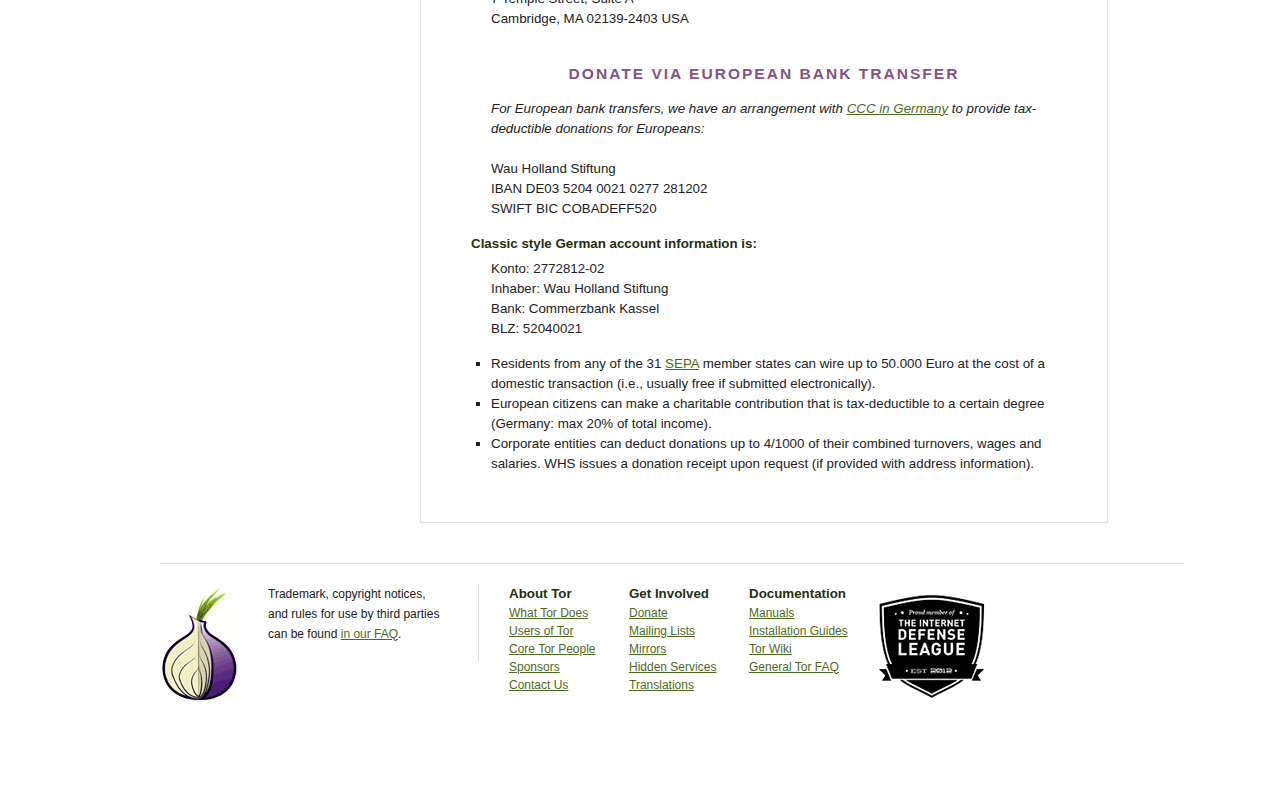
==== commit 9e701ec1: "updated subscription packages" ====
--- a/index.html
+++ b/index.html
@@ -124,7 +124,7 @@
 }
 .stripe div.dbox.donate {
 /* padding:30px 30px 65px; */
-padding:30px 30px 69px;
+padding:30px 30px 55px;
 }
 </style>
 </head>
@@ -194,7 +194,7 @@
       if( stripeSub != 0 ) {
 	  jQuery('.stripeTxt').css('visibility', 'hidden');
 	  jQuery('.stripeCur').css('visibility', 'hidden');
-	  jQuery('.stripeAmounts').replaceWith('<ul class="stripeAmounts"><li><input type="radio" class="radio" name="stripeAmt" data-stripe="amount" value="Platinum" checked="checked"><label for="Platinum">Platinum</label></li><li><input type="radio" class="radio" name="stripeAmt" data-stripe="amount" value="Gold"><label for="Gold">Gold</label></li><li><input type="radio" class="radio" name="stripeAmt" data-stripe="amount" value="Silver"><label for="Silver">Silver</label></li><li><input type="radio" class="radio" name="stripeAmt" data-stripe="amount" value="Bronze"><label for="Bronze">Bronze</label></li></ul>');
+	  jQuery('.stripeAmounts').replaceWith('<ul class="stripeAmounts"><li><input type="radio" class="radio" name="stripeAmt" data-stripe="amount" value="Monthly100" checked="checked"><label for="Monthly100">Monthly100</label></li><li><input type="radio" class="radio" name="stripeAmt" data-stripe="amount" value="Monthly25"><label for="Monthly25">Monthly25</label></li><li><input type="radio" class="radio" name="stripeAmt" data-stripe="amount" value="Monthly10"><label for="Monthly10">Monthly10</label></li></ul>');
       }else{
 	  jQuery('.stripeTxt').css('visibility', 'visible');
 	  if (stripeCur == 'USD') {
@@ -262,10 +262,9 @@
 
 	document.getElementById('customButton').addEventListener('click', function(e) {
 	    var oneTime = 'pk_test_WxkC1Inr9VnMp6FkrfmoukbF';
-	    var subPlat = 'pk_test_WxkC1Inr9VnMp6FkrfmoukbF';
-	    var subGold = 'pk_test_WxkC1Inr9VnMp6FkrfmoukbF';
-	    var subSilv = 'pk_test_WxkC1Inr9VnMp6FkrfmoukbF';
-	    var subBron = 'pk_test_WxkC1Inr9VnMp6FkrfmoukbF';
+	    var sub10 = 'pk_test_WxkC1Inr9VnMp6FkrfmoukbF';
+	    var sub25 = 'pk_test_WxkC1Inr9VnMp6FkrfmoukbF';
+	    var sub100 = 'pk_test_WxkC1Inr9VnMp6FkrfmoukbF';
 	    var stripeSub = jQuery('option[name="stripeSub"]:selected').val();
 	    var stripeTxt = jQuery('#stripeTxt').val();
 	    var stripeRad = jQuery('input[name="stripeAmt"]:checked').val();
@@ -281,14 +280,12 @@
 		stripeDesc = 'Recurring Donation';
 		stripeRem = 'false';
 		stripePan = 'Subscribe ' + stripeRad;
-		if (stripeRad == 'Platinum') {
-		    stripeKey = subPlat;
-		}else if (stripeRad == 'Gold'){
-		    stripeKey = subGold;
-		}else if (stripeRad == 'Silver'){
-		    stripeKey = subSilv;
-		}else if (stripeRad == 'Bronze'){
-		    stripeKey = subBron;
+		if (stripeRad == 'Monthly100') {
+		    stripeKey = sub100;
+		}else if (stripeRad == 'Monthly25'){
+		    stripeKey = sub25;
+		}else if (stripeRad == 'Monthly10'){
+		    stripeKey = sub10;
 		}
 	    } else {
 		if( !stripeTxt || stripeTxt == 0) {
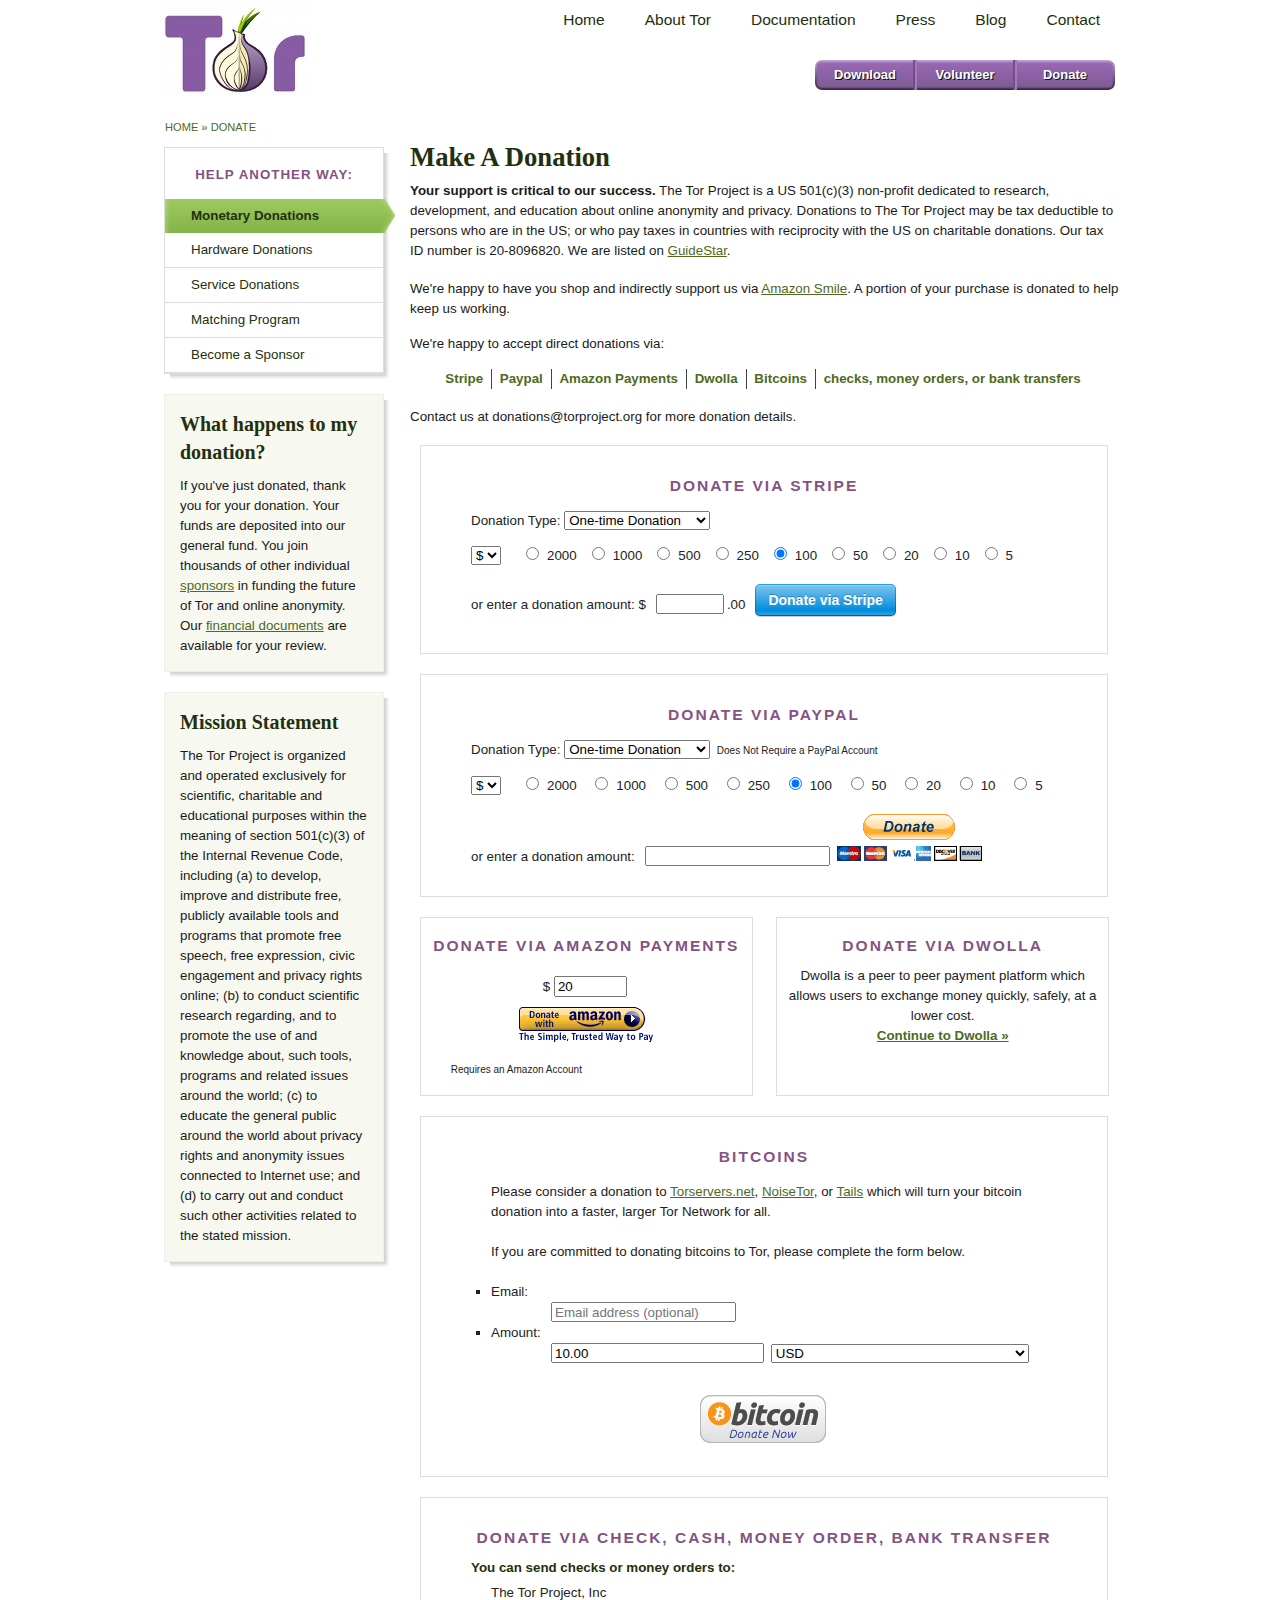
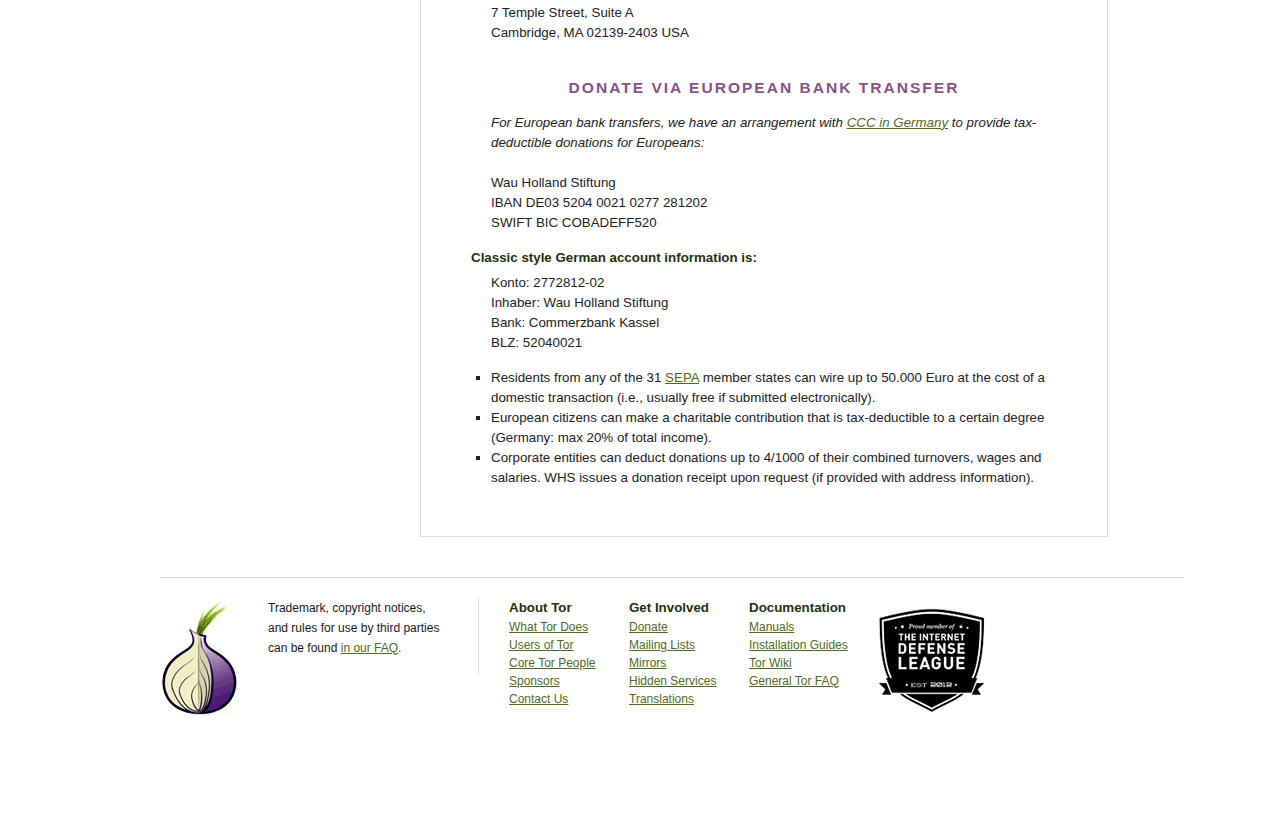
==== commit 0cff8db4: "full wml-ification added redirect to thank you page" ====
--- a/index.html
+++ b/index.html
@@ -124,7 +124,7 @@
 }
 .stripe div.dbox.donate {
 /* padding:30px 30px 65px; */
-padding:30px 30px 55px;
+padding:30px 30px 69px;
 }
 </style>
 </head>
@@ -257,6 +257,7 @@
 	    token: function(token) {
 	      // Use the token to create the charge with a server-side script.
 	      // You can access the token ID with `token.id`
+	      window.location.href = "./thankyou.html";
 	    }
 	});
 
